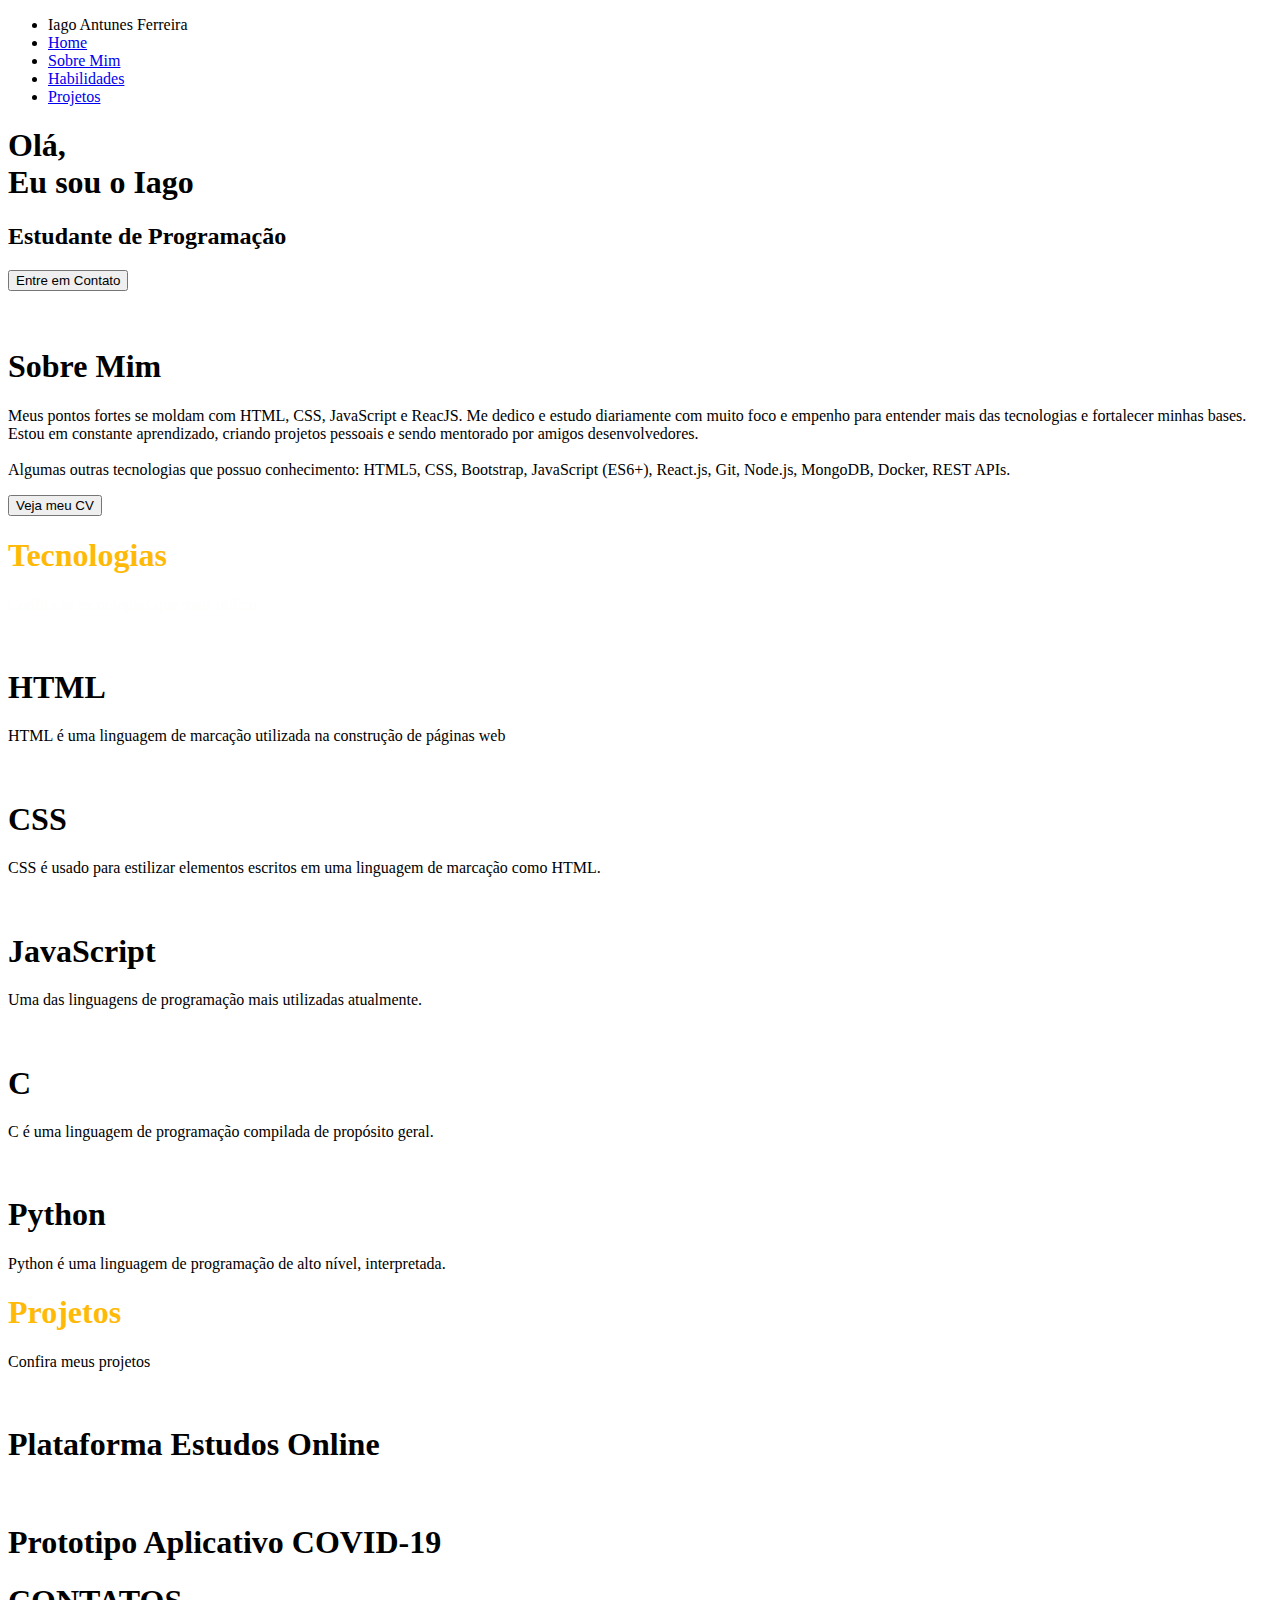
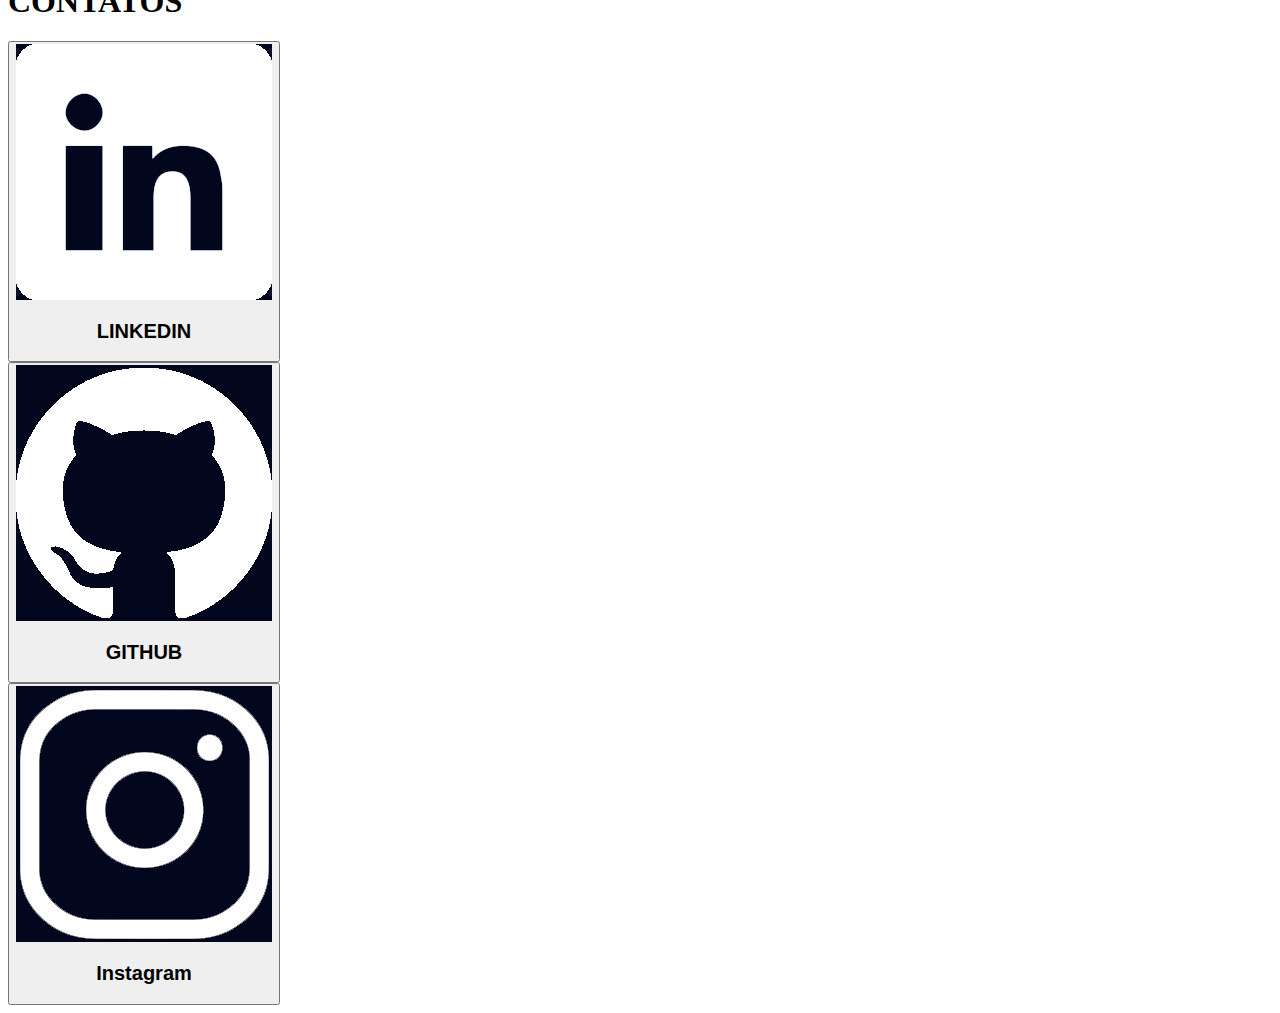
==== index.html @ da769df7 "Update index.html" ====
<!DOCTYPE html>
<html>
<head>
    <meta charset="UTF-8"/>
    <title>Portfolio</title>
    <link rel="stylesheet" href="estilo22.css"/>
    <link rel="stylesheet" href="http://IagoAntunes.github.io/css/estilo22.css"/>
</head>

<body>

<div class="site">
    <div id="titulos">
        <ul type="disc" start="1" id="opcoes">
            <li id="nome">Iago Antunes Ferreira</li>
            <li><a href="#apresentacao" >Home</a></li>
            <li><a href="#sobre">Sobre Mim</a></li>
            <li><a href="#tecnologias">Habilidades</a></li>
            <li><a href="#projetos">Projetos</a></li>
        </ul>
    </div>

    <div id="pagina">
        <div id="apresentacao">
            <h1>Olá,<br>Eu sou o Iago</h1>
            <h2>Estudante de Programação</h2>
            <a href="#contato"><button id="botao">Entre em Contato</button></a>
        </div>

        <div id="imagem2">
            <img src="comput3.jpg" alt="">
        </div>
    </div>

    <div class="sobre1">
        <div id="imagem1">
            <img src="comput4.jpg" alt="">
        </div>
        <div id="sobre">
            <h1>Sobre Mim</h1>
            <p>Meus pontos fortes se moldam com HTML, CSS, JavaScript e ReacJS. Me dedico e estudo diariamente com muito foco e empenho para entender mais das tecnologias e fortalecer minhas bases. Estou em constante aprendizado, criando projetos pessoais e sendo mentorado por amigos desenvolvedores.
            <br><br>
            Algumas outras tecnologias que possuo conhecimento: HTML5, CSS, Bootstrap, JavaScript (ES6+), React.js, Git, Node.js, MongoDB, Docker, REST APIs.</p>

            <button id="cv">Veja meu CV</button>
        </div>
    </div>

    <div id="tecnologias">
        <div id="tec-text">
            <h1 style="color: #ffba08;">Tecnologias</h1>
            <p style="color: #fdfffc;">Confira as tecnologias que mais utilizo</p>
        </div>

        <section id="habilidades">
            <div id="html">
                <img src="HTML.png" alt="">
                <h1>HTML</h1>
                <p>HTML é uma linguagem de marcação utilizada na construção de páginas web</p>
            </div>

            <div id="css">
                <img src="CSS.png" alt="">
                <h1>CSS</h1>
                <p>CSS é usado para estilizar elementos escritos em uma linguagem de marcação como HTML.</p>
            </div>

            <div id="JavaScript">
                <img src="Java-Script.png" alt="">
                <h1>JavaScript</h1>
                <p>Uma das linguagens de programação mais utilizadas atualmente.</p>
            </div>

            <div id="C">
                <img src="C.png" alt="">
                <h1>C</h1>
                <p>C é uma linguagem de programação compilada de propósito geral.</p>
            </div>

            <div id="python">
                <img src="python.png" alt="">
                <h1>Python</h1>
                <p>Python é uma linguagem de programação de alto nível, interpretada.</p>
            </div>

            <div id="php2">
                <h1></h1>
                <p></p>
            </div>

            <div id="php3">
                <h1></h1>
                <p></p>
            </div>

            <div id="php4">
                <h1></h1>
                <p></p>
            </div>


        </section>


    </div>

    <div id="projetos">
        <div id="projetos-textos">
            <h1 style="color: #ffba08;">Projetos</h1>
            <p>Confira meus projetos</p>
        </div>

        <section id="fotos">
            <div id="nlw">
                <img src="proffy.png" alt="">
                <h1>Plataforma Estudos Online</h1>
            </div>

            <div id="covid">
                <img src="covid.png" alt="">
                <h1>Prototipo Aplicativo COVID-19</h1>
            </div>

            <div id="pr1">
            </div>

            <div id="pr2">
            </div>

        </section>

    </div>


    <div id="contato">
        <div class="redes">
            <h1>CONTATOS</h1>
            <div id="botoes">
                <div id="linkedinD">
                    <a href="https://www.linkedin.com/in/iagoaferreira/"><button id="linkedin"><img src="linkedi.png" alt=""><h2>LINKEDIN</h2></button></a>
                </div>
                <div id="gitD">
                    <a href="https://github.com/IagoAntunes"><button id="github"><img src="github.png" alt=""><h2>GITHUB</h2></button></a>
                </div>
                <div id="insta">
                    <a href="https://www.linkedin.com/in/iagoaferreira/"><button id="instagram"><img src="insta.png" alt=""><h2>Instagram</h2></button></a>
                </div>
            </div>
        </div>
    </div>

</div>


</body>


</html>
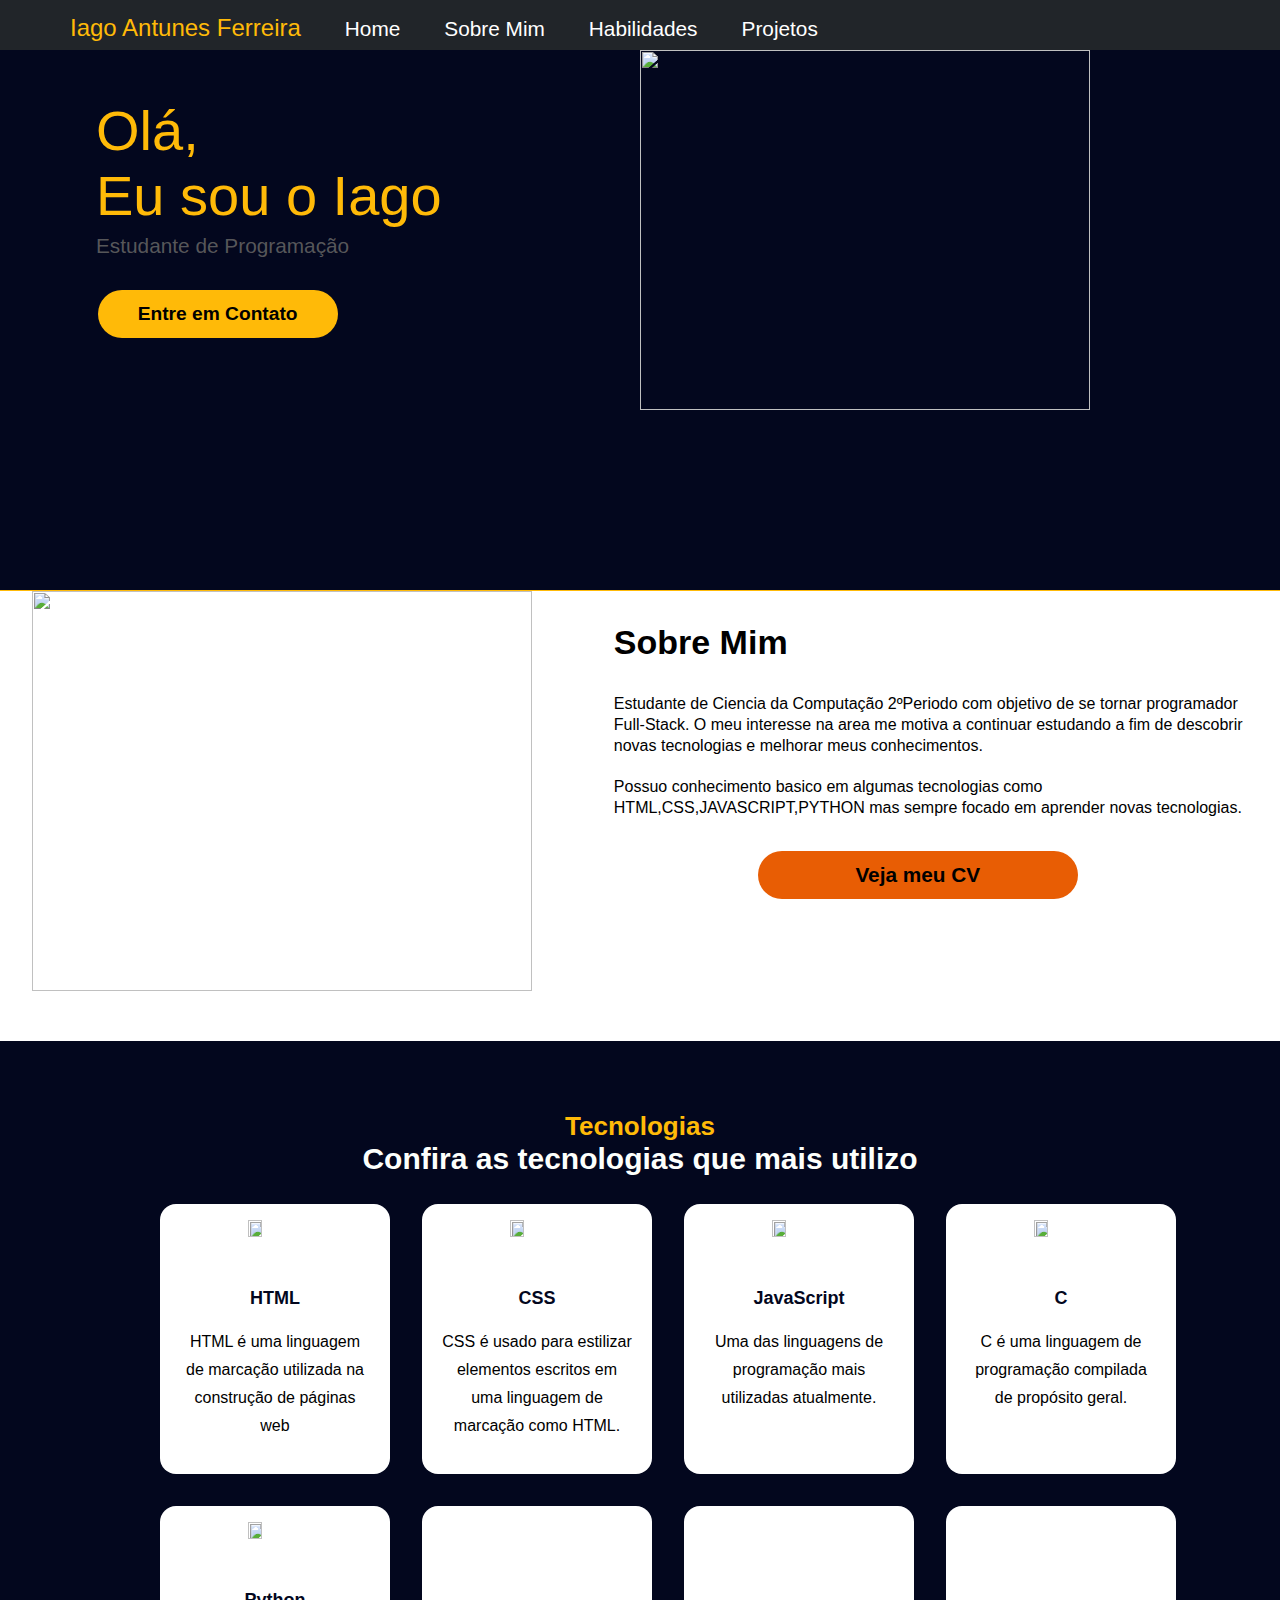
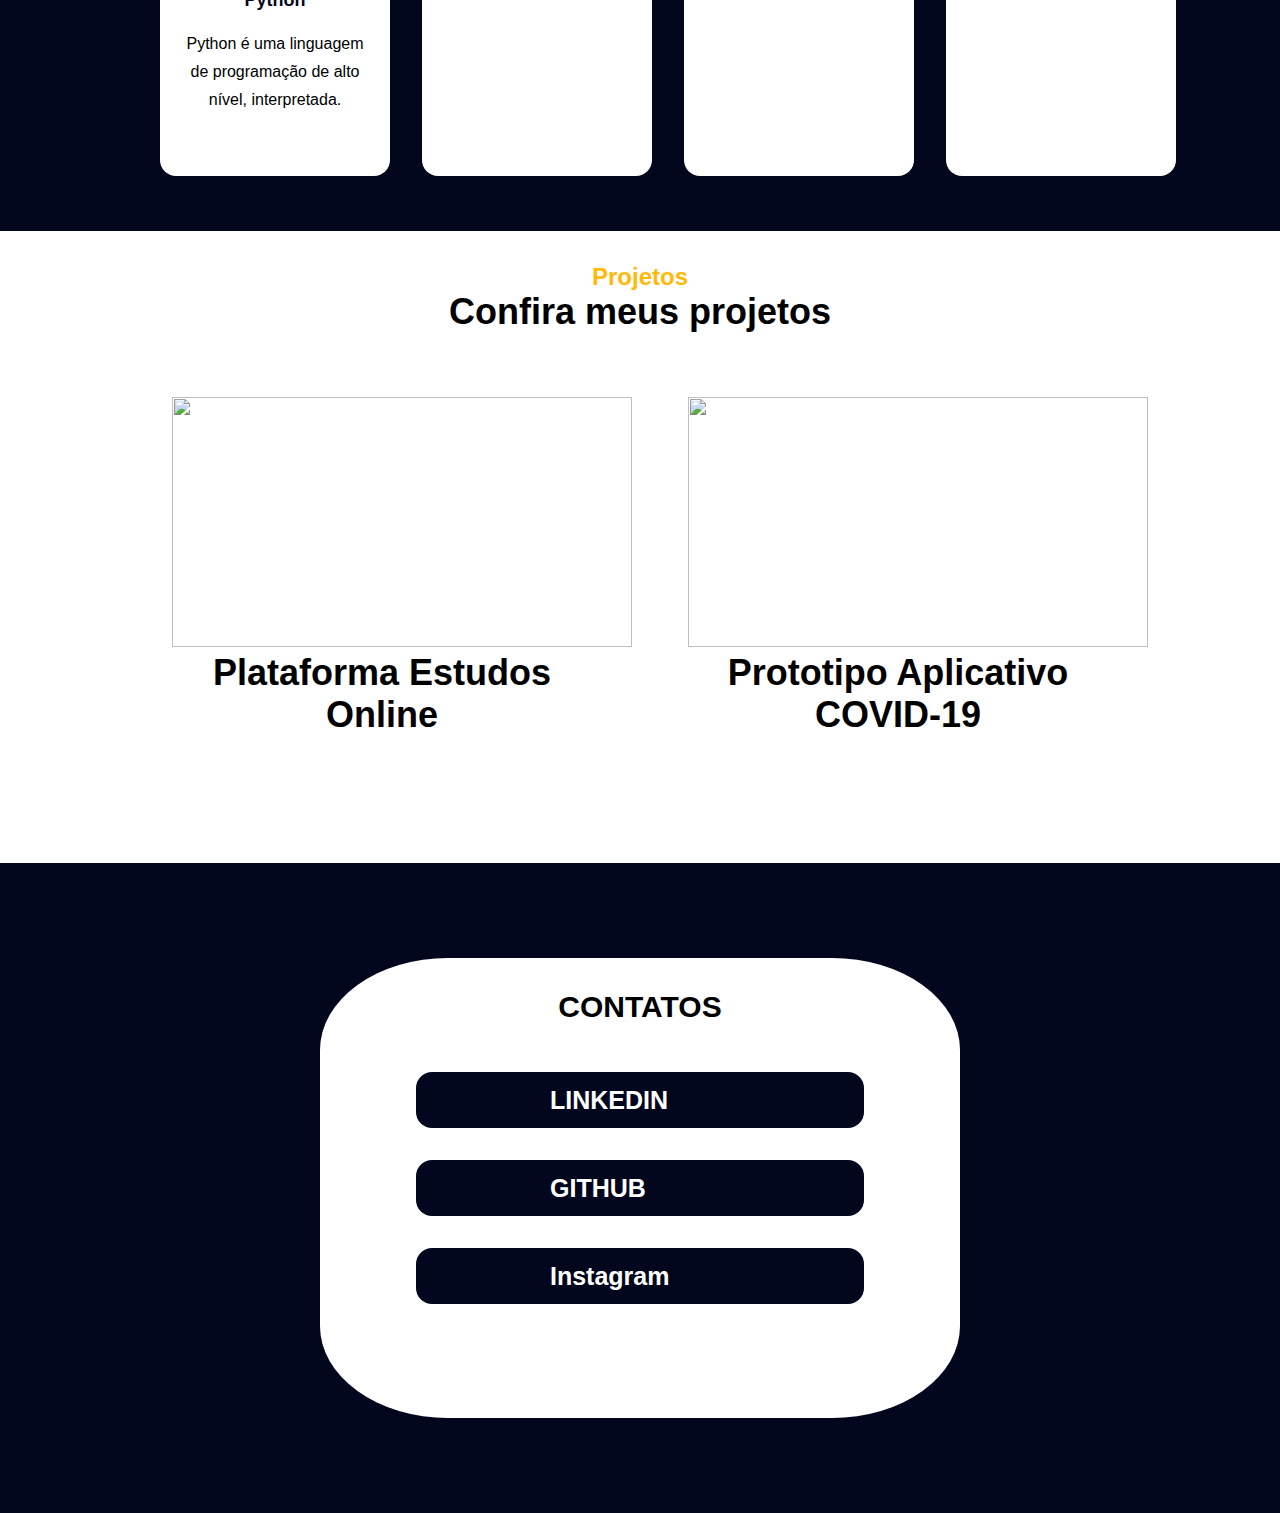
==== commit ab079695: "Update index.html" ====
--- a/index.html
+++ b/index.html
@@ -3,8 +3,7 @@
 <head>
     <meta charset="UTF-8"/>
     <title>Portfolio</title>
-    <link rel="stylesheet" href="estilo22.css"/>
-    <link rel="stylesheet" href="http://IagoAntunes.github.io/css/estilo22.css"/>
+    <link rel="stylesheet" href="estilo2.css"/>
 </head>
 
 <body>
@@ -28,19 +27,20 @@
         </div>
 
         <div id="imagem2">
-            <img src="comput3.jpg" alt="">
+            <img src="ph/comput3.jpg" alt="">
         </div>
     </div>
 
     <div class="sobre1">
         <div id="imagem1">
-            <img src="comput4.jpg" alt="">
+            <img src="ph/comput4.jpg" alt="">
         </div>
         <div id="sobre">
             <h1>Sobre Mim</h1>
-            <p>Meus pontos fortes se moldam com HTML, CSS, JavaScript e ReacJS. Me dedico e estudo diariamente com muito foco e empenho para entender mais das tecnologias e fortalecer minhas bases. Estou em constante aprendizado, criando projetos pessoais e sendo mentorado por amigos desenvolvedores.
+            <p>
+                Estudante de Ciencia da Computação 2ºPeriodo com objetivo de se tornar programador Full-Stack. O meu interesse na area me motiva a continuar estudando a fim de descobrir novas tecnologias e melhorar meus conhecimentos.
             <br><br>
-            Algumas outras tecnologias que possuo conhecimento: HTML5, CSS, Bootstrap, JavaScript (ES6+), React.js, Git, Node.js, MongoDB, Docker, REST APIs.</p>
+            Possuo conhecimento basico em algumas tecnologias como HTML,CSS,JAVASCRIPT,PYTHON mas sempre focado em aprender novas tecnologias.</p>
 
             <button id="cv">Veja meu CV</button>
         </div>
@@ -54,31 +54,31 @@
 
         <section id="habilidades">
             <div id="html">
-                <img src="HTML.png" alt="">
+                <img src="ph/HTML.png" alt="">
                 <h1>HTML</h1>
                 <p>HTML é uma linguagem de marcação utilizada na construção de páginas web</p>
             </div>
 
             <div id="css">
-                <img src="CSS.png" alt="">
+                <img src="ph/CSS.png" alt="">
                 <h1>CSS</h1>
                 <p>CSS é usado para estilizar elementos escritos em uma linguagem de marcação como HTML.</p>
             </div>
 
             <div id="JavaScript">
-                <img src="Java-Script.png" alt="">
+                <img src="ph/Java-Script.png" alt="">
                 <h1>JavaScript</h1>
                 <p>Uma das linguagens de programação mais utilizadas atualmente.</p>
             </div>
 
             <div id="C">
-                <img src="C.png" alt="">
+                <img src="ph/C.png" alt="">
                 <h1>C</h1>
                 <p>C é uma linguagem de programação compilada de propósito geral.</p>
             </div>
 
             <div id="python">
-                <img src="python.png" alt="">
+                <img src="ph/python.png" alt="">
                 <h1>Python</h1>
                 <p>Python é uma linguagem de programação de alto nível, interpretada.</p>
             </div>
@@ -112,12 +112,12 @@
 
         <section id="fotos">
             <div id="nlw">
-                <img src="proffy.png" alt="">
+                <img src="ph/proffy.png" alt="">
                 <h1>Plataforma Estudos Online</h1>
             </div>
 
             <div id="covid">
-                <img src="covid.png" alt="">
+                <img src="ph/covid.png" alt="">
                 <h1>Prototipo Aplicativo COVID-19</h1>
             </div>
 
@@ -137,13 +137,13 @@
             <h1>CONTATOS</h1>
             <div id="botoes">
                 <div id="linkedinD">
-                    <a href="https://www.linkedin.com/in/iagoaferreira/"><button id="linkedin"><img src="linkedi.png" alt=""><h2>LINKEDIN</h2></button></a>
+                    <a href="https://www.linkedin.com/in/iagoaferreira/"><button id="linkedin"><img src="ph/linkedi.png" alt=""><h2>LINKEDIN</h2></button></a>
                 </div>
                 <div id="gitD">
-                    <a href="https://github.com/IagoAntunes"><button id="github"><img src="github.png" alt=""><h2>GITHUB</h2></button></a>
+                    <a href="https://github.com/IagoAntunes"><button id="github"><img src="ph/github.png" alt=""><h2>GITHUB</h2></button></a>
                 </div>
                 <div id="insta">
-                    <a href="https://www.linkedin.com/in/iagoaferreira/"><button id="instagram"><img src="insta.png" alt=""><h2>Instagram</h2></button></a>
+                    <a href="https://www.instagram.com/iago_ferreira010/?hl=pt-br"><button id="instagram"><img src="ph/insta.png" alt=""><h2>Instagram</h2></button></a>
                 </div>
             </div>
         </div>
--- a/estilo2.css
+++ b/estilo2.css
@@ -0,0 +1,615 @@
+
+*{
+    margin: 0;
+}
+
+
+#titulos {
+    /*Novamente definimos a largura da div*/
+    width:100%;
+    /* altura da div */
+    height:50px;
+    /* Cor de fundo da div */
+    background-color:#212529;
+}
+
+#opcoes li{
+    display: inline-block;
+    justify-content: center;
+    text-align: center;
+
+    padding: 10px;
+    margin-left: 20px;
+    margin-top: 3.8px;
+    font-size: 1.3rem;
+    font-family: "Raleway",sans-serif;;
+
+    color: white;
+    cursor: pointer;
+}
+a{
+    text-decoration: none;
+    color: white
+}
+
+a:hover{
+    text-decoration: underline;
+    color: #f48c06;
+    transition: 1s;
+}
+
+#opcoes #nome{
+    font-size: 1.5rem;
+    color: #ffba08;
+}
+
+#pagina {
+    display: flex;
+    width: 100%;
+    max-width: 100vw;
+    height: 60vh;
+
+    background-color: #03071e;
+
+    border-bottom: 1px solid #ffba08;
+}
+
+#apresentacao{
+    width: 50%;
+    max-width: 100vw;
+    height: 60vh;
+
+    margin-top: 3rem;
+}
+
+#imagem2{
+    width: 50%;
+    height: 60vh;
+
+}
+
+#imagem2 img {
+    width: 450px;
+    height: 360px;
+}
+
+#pagina h1 {
+    margin-left: 6rem;
+    font: 400 3.5rem Raleway,sans-serif;
+
+    color: #ffba08;
+}
+
+#pagina h2{
+    margin-top: .4rem;
+    margin-left: 6rem;
+
+    font: 400 1.3rem Raleway,sans-serif;;
+
+    color: rgba(98, 98, 98, 0.897);
+}
+
+#botao {
+    justify-content: center;
+    margin-left: 6.1rem;
+    margin-top: 2rem;
+    border: 0;
+
+    font: 700 1.2rem "Raleway",sans-serif;
+    
+    width: 15rem;
+    height: 3rem;
+
+    cursor: pointer;
+    background: #ffba08;
+    border-radius: 10rem;
+}
+#botao:hover{
+    background: #fbcc54;
+    transition: 1s;
+    width: 20rem;
+    height: 4rem;
+}
+
+
+
+.sobre1{
+    display: flex;
+
+    border-radius: 5rem;
+
+}
+
+#sobre {
+
+    width: 60vw;
+    height: 450px;
+
+    border: 0;
+
+}
+
+#sobre h1{
+    text-align: start;
+    font: 700 34px "Raleway",sans-serif;
+
+    margin-left: 2rem;
+    margin-top: 2rem;
+}
+
+#sobre p{
+    text-align: start;
+    font: 300 1rem "Open Sans",sans-serif;
+
+    line-height: 1.3rem;
+    padding: 2rem;
+}
+
+
+#imagem1 {
+    width: 50vw;
+    height: 1px;
+}
+#imagem1 img{
+    margin-left: 2rem;
+    margin-bottom: 20rem;
+
+    width: 500px;
+    height: 400px; 
+}
+
+#cv {
+    margin-left: 11rem;
+    border: 0;
+
+    font: 700 1.3rem "Raleway",sans-serif;
+    
+
+    width: 20rem;
+    height: 3rem;
+
+    background: #e85d04;
+    border-radius: 3rem;
+
+    cursor: pointer;
+}
+
+#cv:hover{
+    background: #f87321;
+    transition: 1s;
+
+    width: 23rem;
+    height: 4rem;
+}
+
+#tecnologias {
+    height: 650px;
+    padding: 70px;
+    background: #03071e;
+}
+
+#tecnologias #tec-text{
+    font: 100 13px Raleway,sans-serif;
+
+    text-align: center;
+}
+#tecnologias p{
+    font: 600 30px Raleway,sans-serif;
+
+}
+
+#habilidades{
+    display: flex;
+    justify-content: center;
+
+    width: 100%;
+    height: 460px;;
+    border-radius: 1rem;
+    margin: 28px;
+    
+    flex-wrap: wrap;
+    
+}
+#habilidades img{
+    width: 25%;
+    height: 25%;
+
+    display: inline-flex;
+
+    margin-left: 5.5rem;
+    margin-top: 1rem;
+}
+
+
+
+#habilidades h1{
+    font: 900 18px "Raleway",sans-serif;
+    text-align: center;
+
+    color: #03071e;
+
+}
+#habilidades p {
+    font: 100 1rem "Open Sans",sans-serif;
+
+    text-align: center;
+
+    line-height: 28px;
+    padding: 1.2rem;
+
+}
+
+#html {
+
+    width: 230px;
+    height: 270px;
+    border-radius: 1rem;
+    margin: 0 1rem 2rem 1rem;
+    background-color: rgb(255, 255, 255);
+}
+#html:hover{
+    width: 250px;
+    height: 290px;
+
+    transition: 1s;
+
+}
+
+#css{
+    width: 230px;
+    height: 270px;
+    border-radius: 1rem;
+    margin: 0 1rem 2rem 1rem;
+
+    background-color: rgb(255, 255, 255);
+}
+#css:hover{
+    width: 250px;
+    height: 290px;
+
+    transition: 1s;
+}
+
+#JavaScript{
+    width: 230px;
+    height: 270px;
+    border-radius: 1rem;
+    margin: 0 1rem 2rem 1rem;
+
+    background-color: rgb(255, 255, 255);
+}
+#JavaScript:hover{
+    width: 250px;
+    height: 290px;
+
+    transition: 1s;
+}
+
+#C{
+    width: 230px;
+    height: 270px;
+    border-radius: 1rem;
+    margin: 0 1rem 2rem 1rem;
+
+    background-color: rgb(255, 255, 255);
+}
+#C:hover{
+    width: 250px;
+    height: 290px;
+
+    transition: 1s;
+}
+
+#python{
+    width: 230px;
+    height: 270px;
+    border-radius: 1rem;
+    margin: 0 1rem 2rem 1rem;
+
+    background-color: rgb(255, 255, 255);
+}
+#python:hover{
+    width: 250px;
+    height: 290px;
+
+    transition: 1s;
+}
+
+#php2{
+    width: 230px;
+    height: 270px;
+    border-radius: 1rem;
+    margin: 0 1rem 2rem 1rem;
+
+    background-color: rgb(255, 255, 255);
+}
+
+#php3{
+    width: 230px;
+    height: 270px;
+    border-radius: 1rem;
+    margin: 0 1rem 2rem 1rem;
+
+    background-color: rgb(255, 255, 255);
+}
+
+#php4{
+    width: 230px;
+    height: 270px;
+    border-radius: 1rem;
+    margin: 0 1rem 2rem 1rem;
+
+    background-color: rgb(255, 255, 255);
+}
+
+#colun1{
+    display: flex;
+}
+
+/* CONTATOS */
+
+#projetos{
+    height: 600px;
+}
+
+#projetos-textos {
+    text-align: center;
+
+    margin-top: 2rem;
+}
+
+#projetos-textos h1{
+    font: 600 24px Raleway,sans-serif;
+}
+#projetos-textos p{
+    font: 600 36px "Open Sans",sans-serif;
+}
+
+#fotos{
+    display: flex;
+    justify-content: center;
+    margin-top: 2rem;
+
+
+    width: 100%;
+    height: 460px;;
+    border-radius: 1rem;
+    
+    flex-wrap: wrap;
+
+    text-align: center;
+    font: 900 18px "Raleway",sans-serif;
+}
+
+#nlw{
+    width: 420px;
+    height: 270px;
+    border-radius: 1rem;
+    margin: 2rem 3rem 2rem 3rem;
+
+
+}
+#nlw img{
+    width: 460px;
+    height: 250px;
+    justify-content: center;
+
+}
+#nlw img:hover {
+    width: 500px;
+    height: 300px;
+    transition: 1s;
+
+    margin-top: 0.5rem;
+}
+
+#covid{
+    width: 420px;
+    height: 270px;
+    border-radius: 1rem;
+    margin: 2rem 3rem 2rem 3rem;
+}
+#covid img {
+    width: 460px;
+    height: 250px;
+    justify-content: center;
+}
+#covid img:hover {
+    width: 500px;
+    height: 300px;
+    transition: 1s;
+
+    margin-top: 0.5rem;
+}
+
+#pr1{
+    width: 420px;
+    height: 270px;
+    border-radius: 1rem;
+    margin: 3rem 3rem 2rem 3rem;
+}
+#pr1 img {
+    width: 460px;
+    height: 250px;
+    justify-content: center;
+}
+#pr1 img:hover {
+    width: 500px;
+    height: 300px;
+    transition: 1s;
+
+    margin-top: 0.5rem;
+}
+
+#pr2{
+    width: 420px;
+    height: 270px;
+    border-radius: 1rem;
+    margin: 3rem 3rem 2rem 3rem;
+}
+#pr2 img {
+    width: 460px;
+    height: 250px;
+    justify-content: center;
+}
+#pr2 img:hover {
+    width: 500px;
+    height: 300px;
+    transition: 1s;
+
+    margin-top: 0.5rem;
+}
+
+#contato{
+    display:flex;
+    justify-content:center;
+    align-items:center;
+
+    width: 100%;
+    height: 650px;
+    
+    background: #03071e;
+}
+
+.redes{
+    width: 50%;
+    height: 460px;
+    border-radius: 20%;
+
+    background-color: white;
+}
+.redes h1{
+    font: 900 30px "Raleway",sans-serif;
+
+    margin-top: 2rem;
+    text-align: center;
+
+}
+#botoes{
+    margin-top: 3rem;
+}
+#linkedinD{
+    display: flex;
+    justify-content: center;
+
+    margin: 2rem;
+    border: 0;
+}
+#linkedin{
+    display: flex;
+    justify-content: start;
+    text-align: center;
+
+    background: #03071e;
+
+    width: 448px;
+    height: 3.5rem;
+    border: 0;
+    border-radius: 1rem;
+}
+#linkedinD img{
+    display: flex;
+
+    margin-left: 3rem;
+    margin-top: 0.4rem;
+    widows: 40px;
+    height: 40px;
+}
+#linkedin h2{
+    justify-content: center;
+    text-align: center;
+
+    margin-top: 0.8rem;
+    margin-left: 5rem;
+    font: 600 25px "Raleway",sans-serif;
+
+    color: white;
+
+}
+#gitD{
+    display: flex;
+    justify-content: center;
+
+    margin: 2rem;
+    border: 0;
+}
+#github{
+    display: flex;
+    justify-content: start;
+    text-align: center;
+
+    background: #03071e;
+
+    width: 448px;
+    height: 3.5rem;
+    border: 0;
+    border-radius: 1rem;
+}
+#gitD img{
+    display: flex;
+
+    margin-left: 3rem;
+    margin-top: 0.4rem;
+    widows: 40px;
+    height: 40px;
+}
+#github h2{
+    justify-content: center;
+    text-align: center;
+
+    margin-top: 0.8rem;
+    margin-left: 5rem;
+    font: 600 25px "Raleway",sans-serif;
+
+    color: white;
+
+}
+#insta{
+    display: flex;
+    justify-content: center;
+
+    margin: 2rem;
+    border: 0;
+}
+#instagram{
+    display: flex;
+    justify-content: start;
+    text-align: center;
+
+    background: #03071e;
+
+    width: 448px;
+    height: 3.5rem;
+    border: 0;
+    border-radius: 1rem;
+}
+#insta img{
+    display: flex;
+
+    margin-left: 3rem;
+    margin-top: 0.4rem;
+    widows: 40px;
+    height: 40px;
+}
+#instagram h2{
+    justify-content: center;
+    text-align: center;
+
+    margin-top: 0.8rem;
+    margin-left: 5rem;
+    font: 600 25px "Raleway",sans-serif;
+
+    color: white;
+
+}
+#linkedin:hover,#github:hover,#instagram:hover{
+    width: 450px;
+    height: 3.6rem;
+
+    background: #040a31;
+}
+
+button {
+    width: 80%;
+    height: 3.5rem;
+}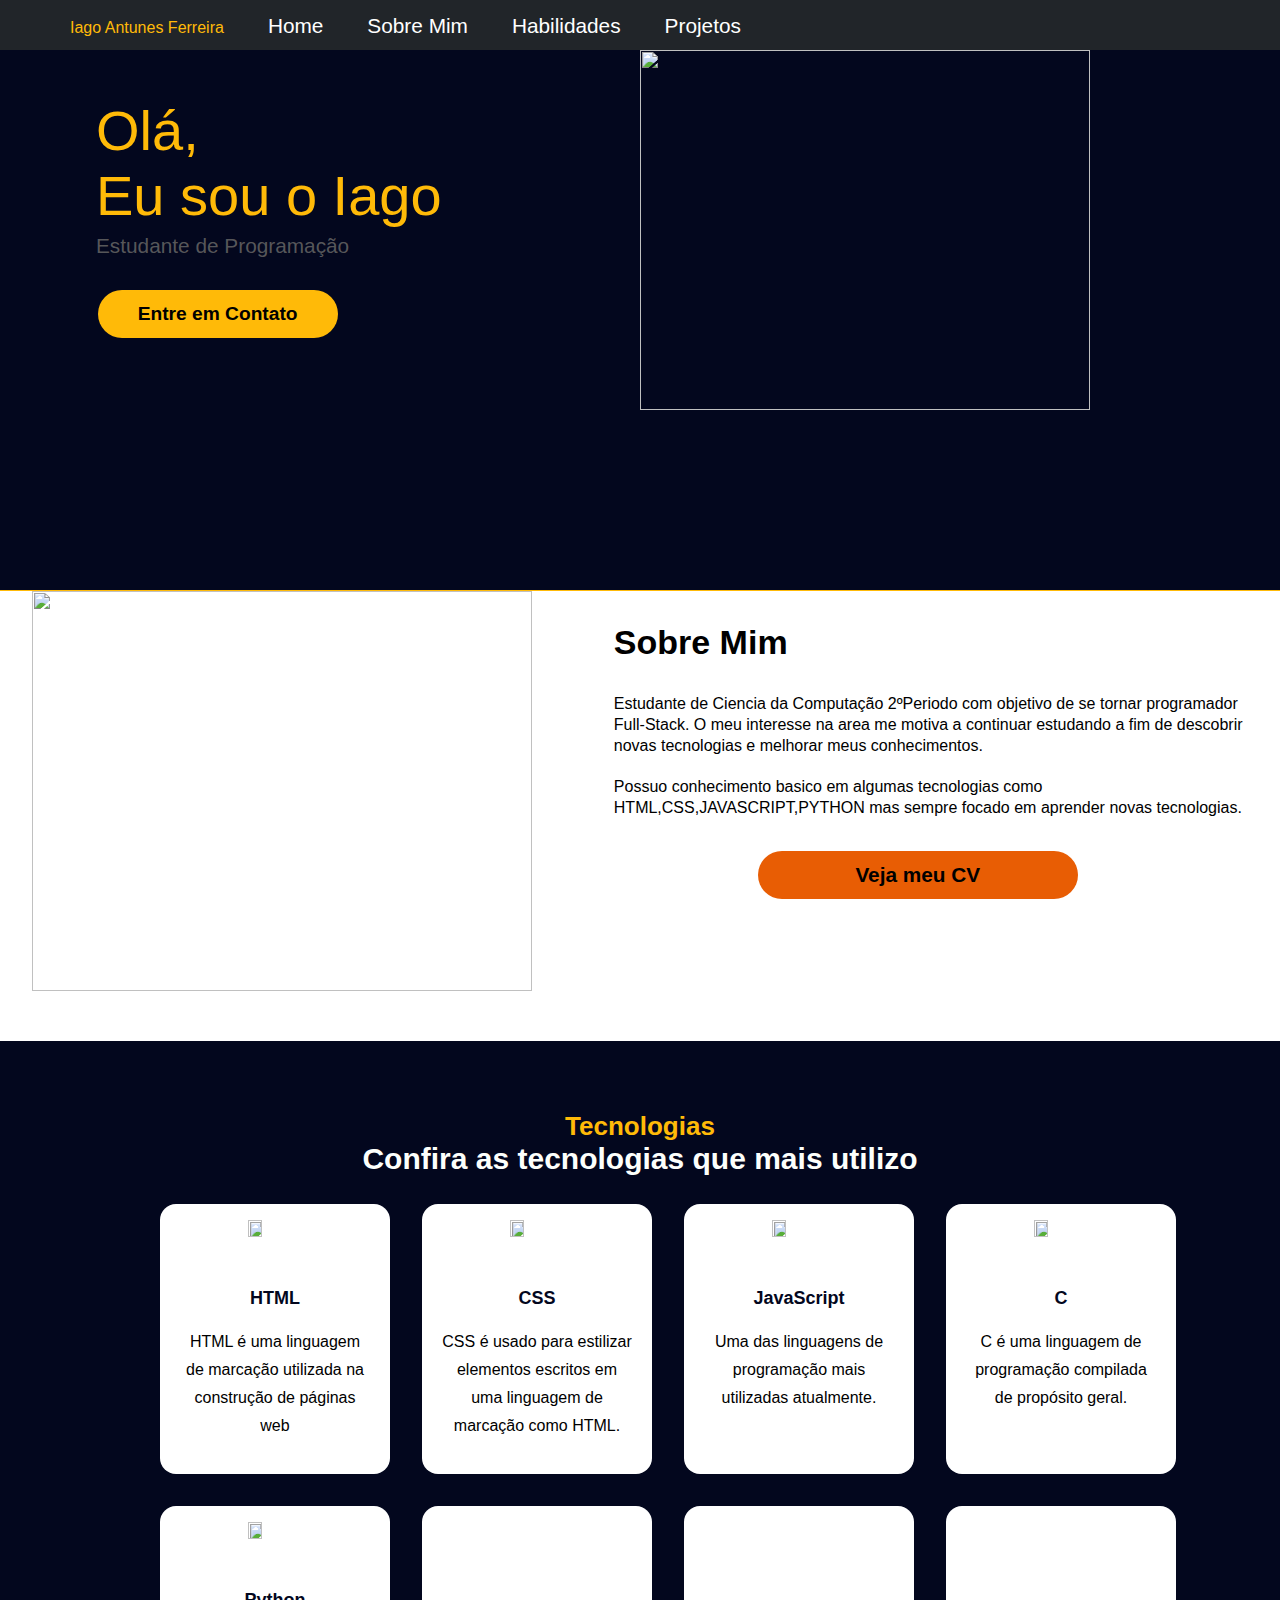
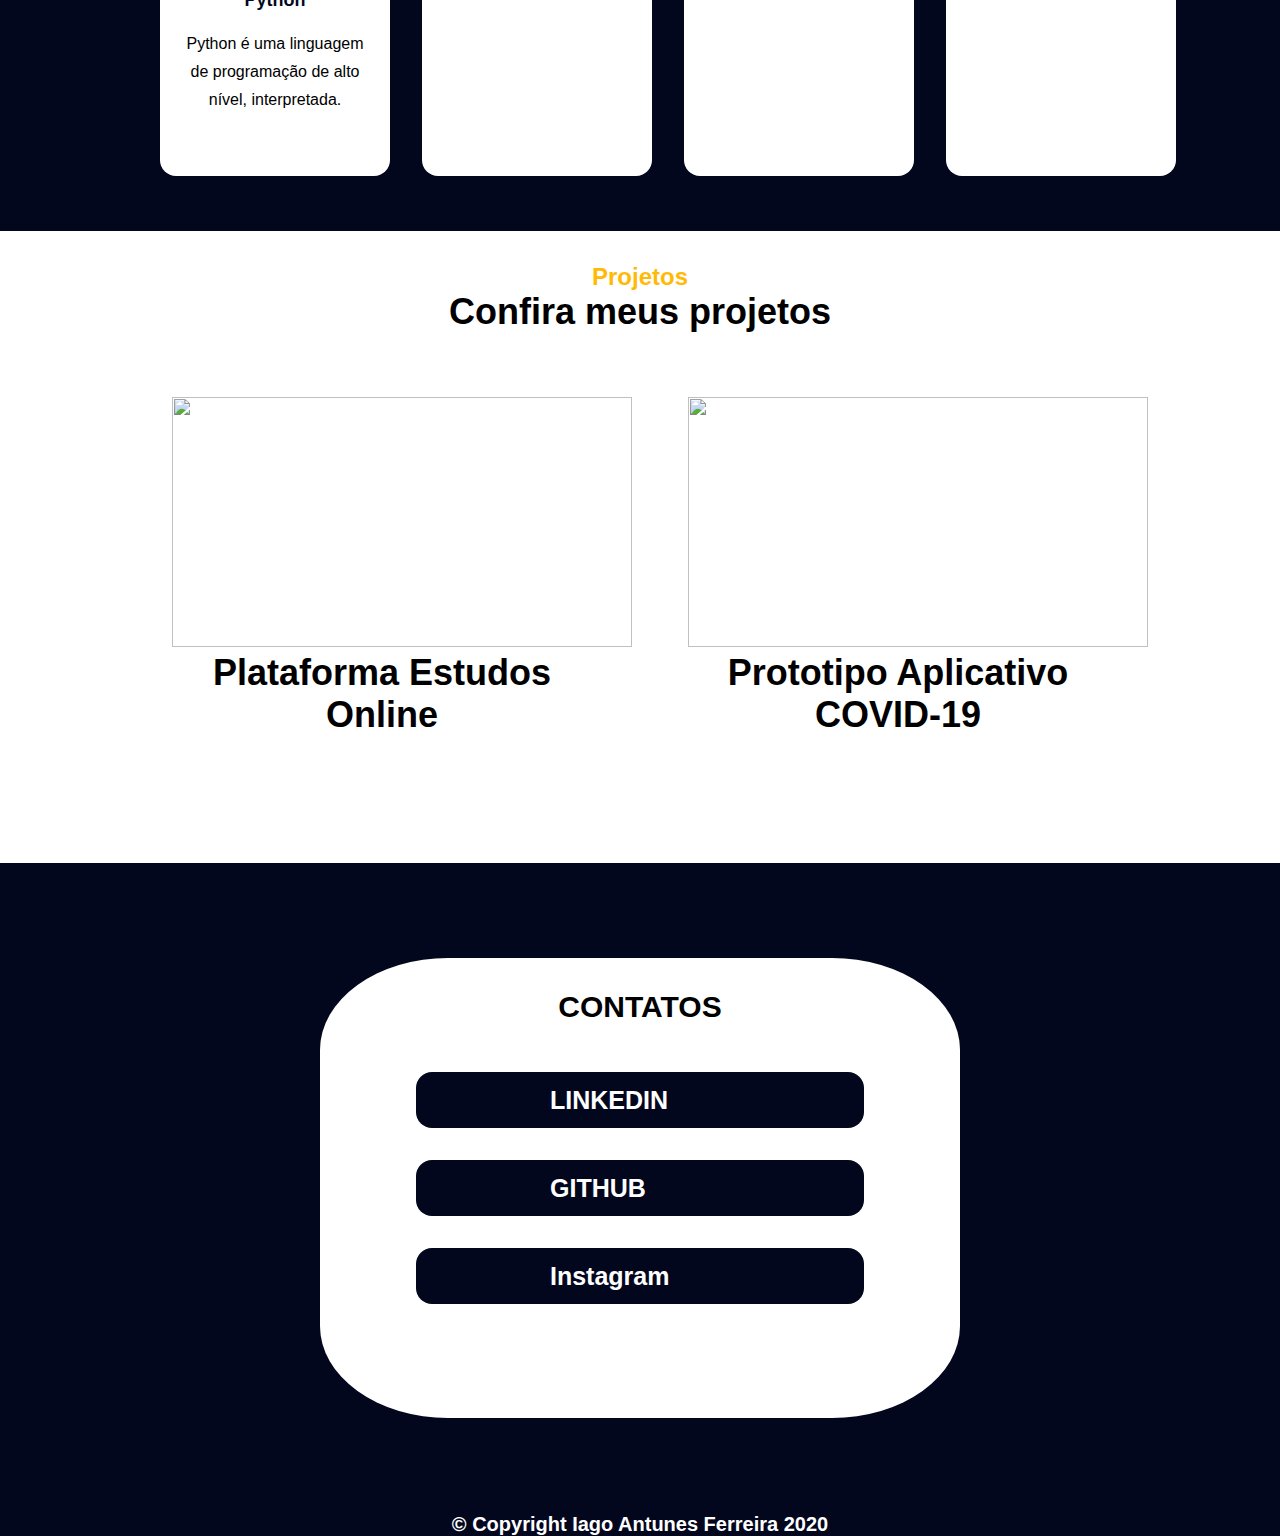
==== commit 25bb2964: "Iago Antunes Ferreira" ====
--- a/index.html
+++ b/index.html
@@ -3,7 +3,7 @@
 <head>
     <meta charset="UTF-8"/>
     <title>Portfolio</title>
-    <link rel="stylesheet" href="estilo2.css"/>
+    <link rel="stylesheet" href="olits2.css"/>
 </head>
 
 <body>
@@ -148,11 +148,10 @@
             </div>
         </div>
     </div>
-
+    <h1 id="copy">© Copyright Iago Antunes Ferreira 2020</h1>
 </div>
-
 
 </body>
 
 
-</html>
+</html>--- a/olits2.css
+++ b/olits2.css
@@ -0,0 +1,1262 @@
+*{
+    margin: 0;
+}
+
+#titulos {
+
+    width:100%;
+
+    height:50px;
+
+    background-color:#212529;
+}
+
+#opcoes li{
+    display: inline-block;
+    justify-content: center;
+    text-align: center;
+
+    padding: 10px;
+    margin-left: 20px;
+    margin-top: 3.8px;
+    font-size: 1.3rem;
+    font-family: "Raleway",sans-serif;;
+
+    color: white;
+    cursor: pointer;
+}
+a{
+    text-decoration: none;
+    color: white
+}
+
+a:hover{
+    text-decoration: underline;
+    color: #f48c06;
+    transition: 1s;
+}
+
+#opcoes #nome{
+    font-size: 1rem;
+    color: #ffba08;
+}
+
+#pagina {
+    display: flex;
+    width: 100%;
+    max-width: 100vw;
+    height: auto;
+
+    background-color: #03071e;
+
+    border-bottom: 1px solid #ffba08;
+}
+
+#apresentacao{
+    width: 50%;
+    max-width: 100vw;
+    height: 60vh;
+
+    margin-top: 3rem;
+}
+
+#imagem2{
+    width: 50%;
+    height: 60vh;
+
+}
+
+#imagem2 img {
+    width: 400px;
+    height: 300px;
+}
+
+#pagina h1 {
+    margin-left: 6rem;
+    font: 400 3.5rem Raleway,sans-serif;
+
+    color: #ffba08;
+}
+
+#pagina h2{
+    margin-top: .4rem;
+    margin-left: 6rem;
+
+    font: 400 1.3rem Raleway,sans-serif;;
+
+    color: rgba(98, 98, 98, 0.897);
+}
+
+#botao {
+    justify-content: center;
+    margin-left: 6.1rem;
+    margin-top: 2rem;
+    border: 0;
+
+    font: 700 1.2rem "Raleway",sans-serif;
+    
+    width: 15rem;
+    height: 3rem;
+
+    cursor: pointer;
+    background: #ffba08;
+    border-radius: 10rem;
+}
+#botao:hover{
+    background: #fbcc54;
+    transition: 1s;
+    width: 20rem;
+    height: 4rem;
+}
+
+
+
+.sobre1{
+    display: flex;
+
+    border-radius: 5rem;
+
+}
+
+#sobre {
+
+    width: 60vw;
+    height: 450px;
+
+    border: 0;
+
+}
+
+#sobre h1{
+    text-align: start;
+    font: 700 34px "Raleway",sans-serif;
+
+    margin-left: 2rem;
+    margin-top: 2rem;
+}
+
+#sobre p{
+    text-align: start;
+    font: 300 1rem "Open Sans",sans-serif;
+
+    line-height: 1.3rem;
+    padding: 2rem;
+}
+
+
+#imagem1 {
+    width: 50vw;
+    height: 1px;
+}
+#imagem1 img{
+    margin-left: 2rem;
+    margin-bottom: 20rem;
+
+    width: 500px;
+    height: 400px; 
+}
+
+#cv {
+    margin-left: 11rem;
+    border: 0;
+
+    font: 700 1.3rem "Raleway",sans-serif;
+    
+
+    width: 20rem;
+    height: 3rem;
+
+    background: #e85d04;
+    border-radius: 3rem;
+
+    cursor: pointer;
+}
+
+#cv:hover{
+    background: #f87321;
+    transition: 1s;
+
+    width: 23rem;
+    height: 4rem;
+}
+
+#tecnologias {
+    height: 650px;
+    padding: 70px;
+    background: #03071e;
+}
+
+#tecnologias #tec-text{
+    font: 100 13px Raleway,sans-serif;
+
+    text-align: center;
+}
+#tecnologias p{
+    font: 600 30px Raleway,sans-serif;
+
+}
+
+#habilidades{
+    display: flex;
+    justify-content: center;
+
+    width: 100%;
+    height: 460px;;
+    border-radius: 1rem;
+    margin: 28px;
+    
+    flex-wrap: wrap;
+    
+}
+#habilidades img{
+    width: 25%;
+    height: 25%;
+
+    display: inline-flex;
+
+    margin-left: 5.5rem;
+    margin-top: 1rem;
+}
+
+
+
+#habilidades h1{
+    font: 900 18px "Raleway",sans-serif;
+    text-align: center;
+
+    color: #03071e;
+
+}
+#habilidades p {
+    font: 100 1rem "Open Sans",sans-serif;
+
+    text-align: center;
+
+    line-height: 28px;
+    padding: 1.2rem;
+
+}
+
+#html {
+
+    width: 230px;
+    height: 270px;
+    border-radius: 1rem;
+    margin: 0 1rem 2rem 1rem;
+    background-color: rgb(255, 255, 255);
+}
+#html:hover{
+    width: 250px;
+    height: 290px;
+
+    transition: 1s;
+
+}
+
+#css{
+    width: 230px;
+    height: 270px;
+    border-radius: 1rem;
+    margin: 0 1rem 2rem 1rem;
+
+    background-color: rgb(255, 255, 255);
+}
+#css:hover{
+    width: 250px;
+    height: 290px;
+
+    transition: 1s;
+}
+
+#JavaScript{
+    width: 230px;
+    height: 270px;
+    border-radius: 1rem;
+    margin: 0 1rem 2rem 1rem;
+
+    background-color: rgb(255, 255, 255);
+}
+#JavaScript:hover{
+    width: 250px;
+    height: 290px;
+
+    transition: 1s;
+}
+
+#C{
+    width: 230px;
+    height: 270px;
+    border-radius: 1rem;
+    margin: 0 1rem 2rem 1rem;
+
+    background-color: rgb(255, 255, 255);
+}
+#C:hover{
+    width: 250px;
+    height: 290px;
+
+    transition: 1s;
+}
+
+#python{
+    width: 230px;
+    height: 270px;
+    border-radius: 1rem;
+    margin: 0 1rem 2rem 1rem;
+
+    background-color: rgb(255, 255, 255);
+}
+#python:hover{
+    width: 250px;
+    height: 290px;
+
+    transition: 1s;
+}
+
+#php2{
+    width: 230px;
+    height: 270px;
+    border-radius: 1rem;
+    margin: 0 1rem 2rem 1rem;
+
+    background-color: rgb(255, 255, 255);
+}
+
+#php3{
+    width: 230px;
+    height: 270px;
+    border-radius: 1rem;
+    margin: 0 1rem 2rem 1rem;
+
+    background-color: rgb(255, 255, 255);
+}
+
+#php4{
+    width: 230px;
+    height: 270px;
+    border-radius: 1rem;
+    margin: 0 1rem 2rem 1rem;
+
+    background-color: rgb(255, 255, 255);
+}
+
+#colun1{
+    display: flex;
+}
+
+/* CONTATOS */
+
+#projetos{
+    height: 600px;
+}
+
+#projetos-textos {
+    text-align: center;
+
+    margin-top: 2rem;
+}
+
+#projetos-textos h1{
+    font: 600 24px Raleway,sans-serif;
+}
+#projetos-textos p{
+    font: 600 36px "Open Sans",sans-serif;
+}
+
+#fotos{
+    display: flex;
+    justify-content: center;
+    margin-top: 2rem;
+
+
+    width: 100%;
+    height: 460px;;
+    border-radius: 1rem;
+    
+    flex-wrap: wrap;
+
+    text-align: center;
+    font: 900 18px "Raleway",sans-serif;
+}
+
+#nlw{
+    width: 420px;
+    height: 270px;
+    border-radius: 1rem;
+    margin: 2rem 3rem 2rem 3rem;
+
+
+}
+#nlw img{
+    width: 460px;
+    height: 250px;
+    justify-content: center;
+
+}
+#nlw img:hover {
+    width: 500px;
+    height: 300px;
+    transition: 1s;
+
+    margin-top: 0.5rem;
+}
+
+#covid{
+    width: 420px;
+    height: 270px;
+    border-radius: 1rem;
+    margin: 2rem 3rem 2rem 3rem;
+}
+#covid img {
+    width: 460px;
+    height: 250px;
+    justify-content: center;
+}
+#covid img:hover {
+    width: 500px;
+    height: 300px;
+    transition: 1s;
+
+    margin-top: 0.5rem;
+}
+
+#pr1{
+    width: 420px;
+    height: 270px;
+    border-radius: 1rem;
+    margin: 3rem 3rem 2rem 3rem;
+}
+#pr1 img {
+    width: 460px;
+    height: 250px;
+    justify-content: center;
+}
+#pr1 img:hover {
+    width: 500px;
+    height: 300px;
+    transition: 1s;
+
+    margin-top: 0.5rem;
+}
+
+#pr2{
+    width: 420px;
+    height: 270px;
+    border-radius: 1rem;
+    margin: 3rem 3rem 2rem 3rem;
+}
+#pr2 img {
+    width: 460px;
+    height: 250px;
+    justify-content: center;
+}
+#pr2 img:hover {
+    width: 500px;
+    height: 300px;
+    transition: 1s;
+
+    margin-top: 0.5rem;
+}
+
+#contato{
+    display:flex;
+    justify-content:center;
+    align-items:center;
+
+    width: 100%;
+    height: 650px;
+    
+    background: #03071e;
+}
+
+.redes{
+    width: 50%;
+    height: 460px;
+    border-radius: 20%;
+
+    background-color: white;
+}
+.redes h1{
+    font: 900 30px "Raleway",sans-serif;
+
+    margin-top: 2rem;
+    text-align: center;
+
+}
+#botoes{
+    margin-top: 3rem;
+}
+#linkedinD{
+    display: flex;
+    justify-content: center;
+
+    margin: 2rem;
+    border: 0;
+}
+#linkedin{
+    display: flex;
+    justify-content: start;
+    text-align: center;
+
+    background: #03071e;
+
+    width: 448px;
+    height: 3.5rem;
+    border: 0;
+    border-radius: 1rem;
+
+    cursor: pointer;
+}
+#linkedinD img{
+    display: flex;
+
+    margin-left: 3rem;
+    margin-top: 0.4rem;
+    widows: 40px;
+    height: 40px;
+}
+#linkedin h2{
+    justify-content: center;
+    text-align: center;
+
+    margin-top: 0.8rem;
+    margin-left: 5rem;
+    font: 600 25px "Raleway",sans-serif;
+
+    color: white;
+
+}
+#gitD{
+    display: flex;
+    justify-content: center;
+
+    margin: 2rem;
+    border: 0;
+}
+#github{
+    display: flex;
+    justify-content: start;
+    text-align: center;
+
+    background: #03071e;
+
+    width: 448px;
+    height: 3.5rem;
+    border: 0;
+    border-radius: 1rem;
+
+    cursor: pointer;
+}
+#gitD img{
+    display: flex;
+
+    margin-left: 3rem;
+    margin-top: 0.4rem;
+    widows: 40px;
+    height: 40px;
+}
+#github h2{
+    justify-content: center;
+    text-align: center;
+
+    margin-top: 0.8rem;
+    margin-left: 5rem;
+    font: 600 25px "Raleway",sans-serif;
+
+    color: white;
+
+}
+#insta{
+    display: flex;
+    justify-content: center;
+
+    margin: 2rem;
+    border: 0;
+
+}
+#instagram{
+    display: flex;
+    justify-content: start;
+    text-align: center;
+
+    background: #03071e;
+
+    width: 448px;
+    height: 3.5rem;
+    border: 0;
+    border-radius: 1rem;
+
+    cursor: pointer;
+}
+#insta img{
+    display: flex;
+
+    margin-left: 3rem;
+    margin-top: 0.4rem;
+    widows: 40px;
+    height: 40px;
+}
+#instagram h2{
+    justify-content: center;
+    text-align: center;
+
+    margin-top: 0.8rem;
+    margin-left: 5rem;
+    font: 600 25px "Raleway",sans-serif;
+
+    color: white;
+
+}
+#linkedin:hover,#github:hover,#instagram:hover{
+    width: 450px;
+    height: 3.6rem;
+
+    background: #040a31;
+}
+
+button {
+    width: 80%;
+    height: 3.5rem;
+}
+
+#copy {
+    text-align: center;
+    font: 600 20px "Raleway",sans-serif;
+
+    color: white;
+    background: #03071e;
+
+}
+
+@media (min-width:700px){
+    /* COMPUTADOR */
+    *{
+        margin: 0;
+    }
+    
+    #titulos {
+    
+        width:100%;
+    
+        height:50px;
+    
+        background-color:#212529;
+    }
+    
+    #opcoes li{
+        display: inline-block;
+        justify-content: center;
+        text-align: center;
+    
+        padding: 10px;
+        margin-left: 20px;
+        margin-top: 3.8px;
+        font-size: 1.3rem;
+        font-family: "Raleway",sans-serif;;
+    
+        color: white;
+        cursor: pointer;
+    }
+    a{
+        text-decoration: none;
+        color: white
+    }
+    
+    a:hover{
+        text-decoration: underline;
+        color: #f48c06;
+        transition: 1s;
+    }
+    
+    #opcoes #nome{
+        font-size: 1rem;
+        color: #ffba08;
+    }
+    
+    #pagina {
+        display: flex;
+        width: 100%;
+        max-width: 100vw;
+        height: 60vh;
+    
+        background-color: #03071e;
+    
+        border-bottom: 1px solid #ffba08;
+    }
+    
+    #apresentacao{
+        width: 50%;
+        max-width: 100vw;
+        height: 60vh;
+    
+        margin-top: 3rem;
+    }
+    
+    #imagem2{
+        width: 50%;
+        height: 60vh;
+    
+    }
+    
+    #imagem2 img {
+        width: 450px;
+        height: 360px;
+    }
+    
+    #pagina h1 {
+        margin-left: 6rem;
+        font: 400 3.5rem Raleway,sans-serif;
+    
+        color: #ffba08;
+    }
+    
+    #pagina h2{
+        margin-top: .4rem;
+        margin-left: 6rem;
+    
+        font: 400 1.3rem Raleway,sans-serif;;
+    
+        color: rgba(98, 98, 98, 0.897);
+    }
+    
+    #botao {
+        justify-content: center;
+        margin-left: 6.1rem;
+        margin-top: 2rem;
+        border: 0;
+    
+        font: 700 1.2rem "Raleway",sans-serif;
+        
+        width: 15rem;
+        height: 3rem;
+    
+        cursor: pointer;
+        background: #ffba08;
+        border-radius: 10rem;
+    }
+    #botao:hover{
+        background: #fbcc54;
+        transition: 1s;
+        width: 20rem;
+        height: 4rem;
+    }
+    
+    
+    
+    .sobre1{
+        display: flex;
+    
+        border-radius: 5rem;
+    
+    }
+    
+    #sobre {
+    
+        width: 60vw;
+        height: 450px;
+    
+        border: 0;
+    
+    }
+    
+    #sobre h1{
+        text-align: start;
+        font: 700 34px "Raleway",sans-serif;
+    
+        margin-left: 2rem;
+        margin-top: 2rem;
+    }
+    
+    #sobre p{
+        text-align: start;
+        font: 300 1rem "Open Sans",sans-serif;
+    
+        line-height: 1.3rem;
+        padding: 2rem;
+    }
+    
+    
+    #imagem1 {
+        width: 50vw;
+        height: 1px;
+    }
+    #imagem1 img{
+        margin-left: 2rem;
+        margin-bottom: 20rem;
+    
+        width: 500px;
+        height: 400px; 
+    }
+    
+    #cv {
+        margin-left: 11rem;
+        border: 0;
+    
+        font: 700 1.3rem "Raleway",sans-serif;
+        
+    
+        width: 20rem;
+        height: 3rem;
+    
+        background: #e85d04;
+        border-radius: 3rem;
+    
+        cursor: pointer;
+    }
+    
+    #cv:hover{
+        background: #f87321;
+        transition: 1s;
+    
+        width: 23rem;
+        height: 4rem;
+    }
+    
+    #tecnologias {
+        height: 650px;
+        padding: 70px;
+        background: #03071e;
+    }
+    
+    #tecnologias #tec-text{
+        font: 100 13px Raleway,sans-serif;
+    
+        text-align: center;
+    }
+    #tecnologias p{
+        font: 600 30px Raleway,sans-serif;
+    
+    }
+    
+    #habilidades{
+        display: flex;
+        justify-content: center;
+    
+        width: 100%;
+        height: 460px;;
+        border-radius: 1rem;
+        margin: 28px;
+        
+        flex-wrap: wrap;
+        
+    }
+    #habilidades img{
+        width: 25%;
+        height: 25%;
+    
+        display: inline-flex;
+    
+        margin-left: 5.5rem;
+        margin-top: 1rem;
+    }
+    
+    
+    
+    #habilidades h1{
+        font: 900 18px "Raleway",sans-serif;
+        text-align: center;
+    
+        color: #03071e;
+    
+    }
+    #habilidades p {
+        font: 100 1rem "Open Sans",sans-serif;
+    
+        text-align: center;
+    
+        line-height: 28px;
+        padding: 1.2rem;
+    
+    }
+    
+    #html {
+    
+        width: 230px;
+        height: 270px;
+        border-radius: 1rem;
+        margin: 0 1rem 2rem 1rem;
+        background-color: rgb(255, 255, 255);
+    }
+    #html:hover{
+        width: 250px;
+        height: 290px;
+    
+        transition: 1s;
+    
+    }
+    
+    #css{
+        width: 230px;
+        height: 270px;
+        border-radius: 1rem;
+        margin: 0 1rem 2rem 1rem;
+    
+        background-color: rgb(255, 255, 255);
+    }
+    #css:hover{
+        width: 250px;
+        height: 290px;
+    
+        transition: 1s;
+    }
+    
+    #JavaScript{
+        width: 230px;
+        height: 270px;
+        border-radius: 1rem;
+        margin: 0 1rem 2rem 1rem;
+    
+        background-color: rgb(255, 255, 255);
+    }
+    #JavaScript:hover{
+        width: 250px;
+        height: 290px;
+    
+        transition: 1s;
+    }
+    
+    #C{
+        width: 230px;
+        height: 270px;
+        border-radius: 1rem;
+        margin: 0 1rem 2rem 1rem;
+    
+        background-color: rgb(255, 255, 255);
+    }
+    #C:hover{
+        width: 250px;
+        height: 290px;
+    
+        transition: 1s;
+    }
+    
+    #python{
+        width: 230px;
+        height: 270px;
+        border-radius: 1rem;
+        margin: 0 1rem 2rem 1rem;
+    
+        background-color: rgb(255, 255, 255);
+    }
+    #python:hover{
+        width: 250px;
+        height: 290px;
+    
+        transition: 1s;
+    }
+    
+    #php2{
+        width: 230px;
+        height: 270px;
+        border-radius: 1rem;
+        margin: 0 1rem 2rem 1rem;
+    
+        background-color: rgb(255, 255, 255);
+    }
+    
+    #php3{
+        width: 230px;
+        height: 270px;
+        border-radius: 1rem;
+        margin: 0 1rem 2rem 1rem;
+    
+        background-color: rgb(255, 255, 255);
+    }
+    
+    #php4{
+        width: 230px;
+        height: 270px;
+        border-radius: 1rem;
+        margin: 0 1rem 2rem 1rem;
+    
+        background-color: rgb(255, 255, 255);
+    }
+    
+    #colun1{
+        display: flex;
+    }
+    
+    /* CONTATOS */
+    
+    #projetos{
+        height: 600px;
+    }
+    
+    #projetos-textos {
+        text-align: center;
+    
+        margin-top: 2rem;
+    }
+    
+    #projetos-textos h1{
+        font: 600 24px Raleway,sans-serif;
+    }
+    #projetos-textos p{
+        font: 600 36px "Open Sans",sans-serif;
+    }
+    
+    #fotos{
+        display: flex;
+        justify-content: center;
+        margin-top: 2rem;
+    
+    
+        width: 100%;
+        height: 460px;;
+        border-radius: 1rem;
+        
+        flex-wrap: wrap;
+    
+        text-align: center;
+        font: 900 18px "Raleway",sans-serif;
+    }
+    
+    #nlw{
+        width: 420px;
+        height: 270px;
+        border-radius: 1rem;
+        margin: 2rem 3rem 2rem 3rem;
+    
+    
+    }
+    #nlw img{
+        width: 460px;
+        height: 250px;
+        justify-content: center;
+    
+    }
+    #nlw img:hover {
+        width: 500px;
+        height: 300px;
+        transition: 1s;
+    
+        margin-top: 0.5rem;
+    }
+    
+    #covid{
+        width: 420px;
+        height: 270px;
+        border-radius: 1rem;
+        margin: 2rem 3rem 2rem 3rem;
+    }
+    #covid img {
+        width: 460px;
+        height: 250px;
+        justify-content: center;
+    }
+    #covid img:hover {
+        width: 500px;
+        height: 300px;
+        transition: 1s;
+    
+        margin-top: 0.5rem;
+    }
+    
+    #pr1{
+        width: 420px;
+        height: 270px;
+        border-radius: 1rem;
+        margin: 3rem 3rem 2rem 3rem;
+    }
+    #pr1 img {
+        width: 460px;
+        height: 250px;
+        justify-content: center;
+    }
+    #pr1 img:hover {
+        width: 500px;
+        height: 300px;
+        transition: 1s;
+    
+        margin-top: 0.5rem;
+    }
+    
+    #pr2{
+        width: 420px;
+        height: 270px;
+        border-radius: 1rem;
+        margin: 3rem 3rem 2rem 3rem;
+    }
+    #pr2 img {
+        width: 460px;
+        height: 250px;
+        justify-content: center;
+    }
+    #pr2 img:hover {
+        width: 500px;
+        height: 300px;
+        transition: 1s;
+    
+        margin-top: 0.5rem;
+    }
+    
+    #contato{
+        display:flex;
+        justify-content:center;
+        align-items:center;
+    
+        width: 100%;
+        height: 650px;
+        
+        background: #03071e;
+    }
+    
+    .redes{
+        width: 50%;
+        height: 460px;
+        border-radius: 20%;
+    
+        background-color: white;
+    }
+    .redes h1{
+        font: 900 30px "Raleway",sans-serif;
+    
+        margin-top: 2rem;
+        text-align: center;
+    
+    }
+    #botoes{
+        margin-top: 3rem;
+    }
+    #linkedinD{
+        display: flex;
+        justify-content: center;
+    
+        margin: 2rem;
+        border: 0;
+    }
+    #linkedin{
+        display: flex;
+        justify-content: start;
+        text-align: center;
+    
+        background: #03071e;
+    
+        width: 448px;
+        height: 3.5rem;
+        border: 0;
+        border-radius: 1rem;
+    
+        cursor: pointer;
+    }
+    #linkedinD img{
+        display: flex;
+    
+        margin-left: 3rem;
+        margin-top: 0.4rem;
+        widows: 40px;
+        height: 40px;
+    }
+    #linkedin h2{
+        justify-content: center;
+        text-align: center;
+    
+        margin-top: 0.8rem;
+        margin-left: 5rem;
+        font: 600 25px "Raleway",sans-serif;
+    
+        color: white;
+    
+    }
+    #gitD{
+        display: flex;
+        justify-content: center;
+    
+        margin: 2rem;
+        border: 0;
+    }
+    #github{
+        display: flex;
+        justify-content: start;
+        text-align: center;
+    
+        background: #03071e;
+    
+        width: 448px;
+        height: 3.5rem;
+        border: 0;
+        border-radius: 1rem;
+    
+        cursor: pointer;
+    }
+    #gitD img{
+        display: flex;
+    
+        margin-left: 3rem;
+        margin-top: 0.4rem;
+        widows: 40px;
+        height: 40px;
+    }
+    #github h2{
+        justify-content: center;
+        text-align: center;
+    
+        margin-top: 0.8rem;
+        margin-left: 5rem;
+        font: 600 25px "Raleway",sans-serif;
+    
+        color: white;
+    
+    }
+    #insta{
+        display: flex;
+        justify-content: center;
+    
+        margin: 2rem;
+        border: 0;
+    
+    }
+    #instagram{
+        display: flex;
+        justify-content: start;
+        text-align: center;
+    
+        background: #03071e;
+    
+        width: 448px;
+        height: 3.5rem;
+        border: 0;
+        border-radius: 1rem;
+    
+        cursor: pointer;
+    }
+    #insta img{
+        display: flex;
+    
+        margin-left: 3rem;
+        margin-top: 0.4rem;
+        widows: 40px;
+        height: 40px;
+    }
+    #instagram h2{
+        justify-content: center;
+        text-align: center;
+    
+        margin-top: 0.8rem;
+        margin-left: 5rem;
+        font: 600 25px "Raleway",sans-serif;
+    
+        color: white;
+    
+    }
+    #linkedin:hover,#github:hover,#instagram:hover{
+        width: 450px;
+        height: 3.6rem;
+    
+        background: #040a31;
+    }
+    
+    button {
+        width: 80%;
+        height: 3.5rem;
+    }
+    
+    #copy {
+        text-align: center;
+        font: 600 20px "Raleway",sans-serif;
+    
+        color: white;
+        background: #03071e;
+    
+    }
+    }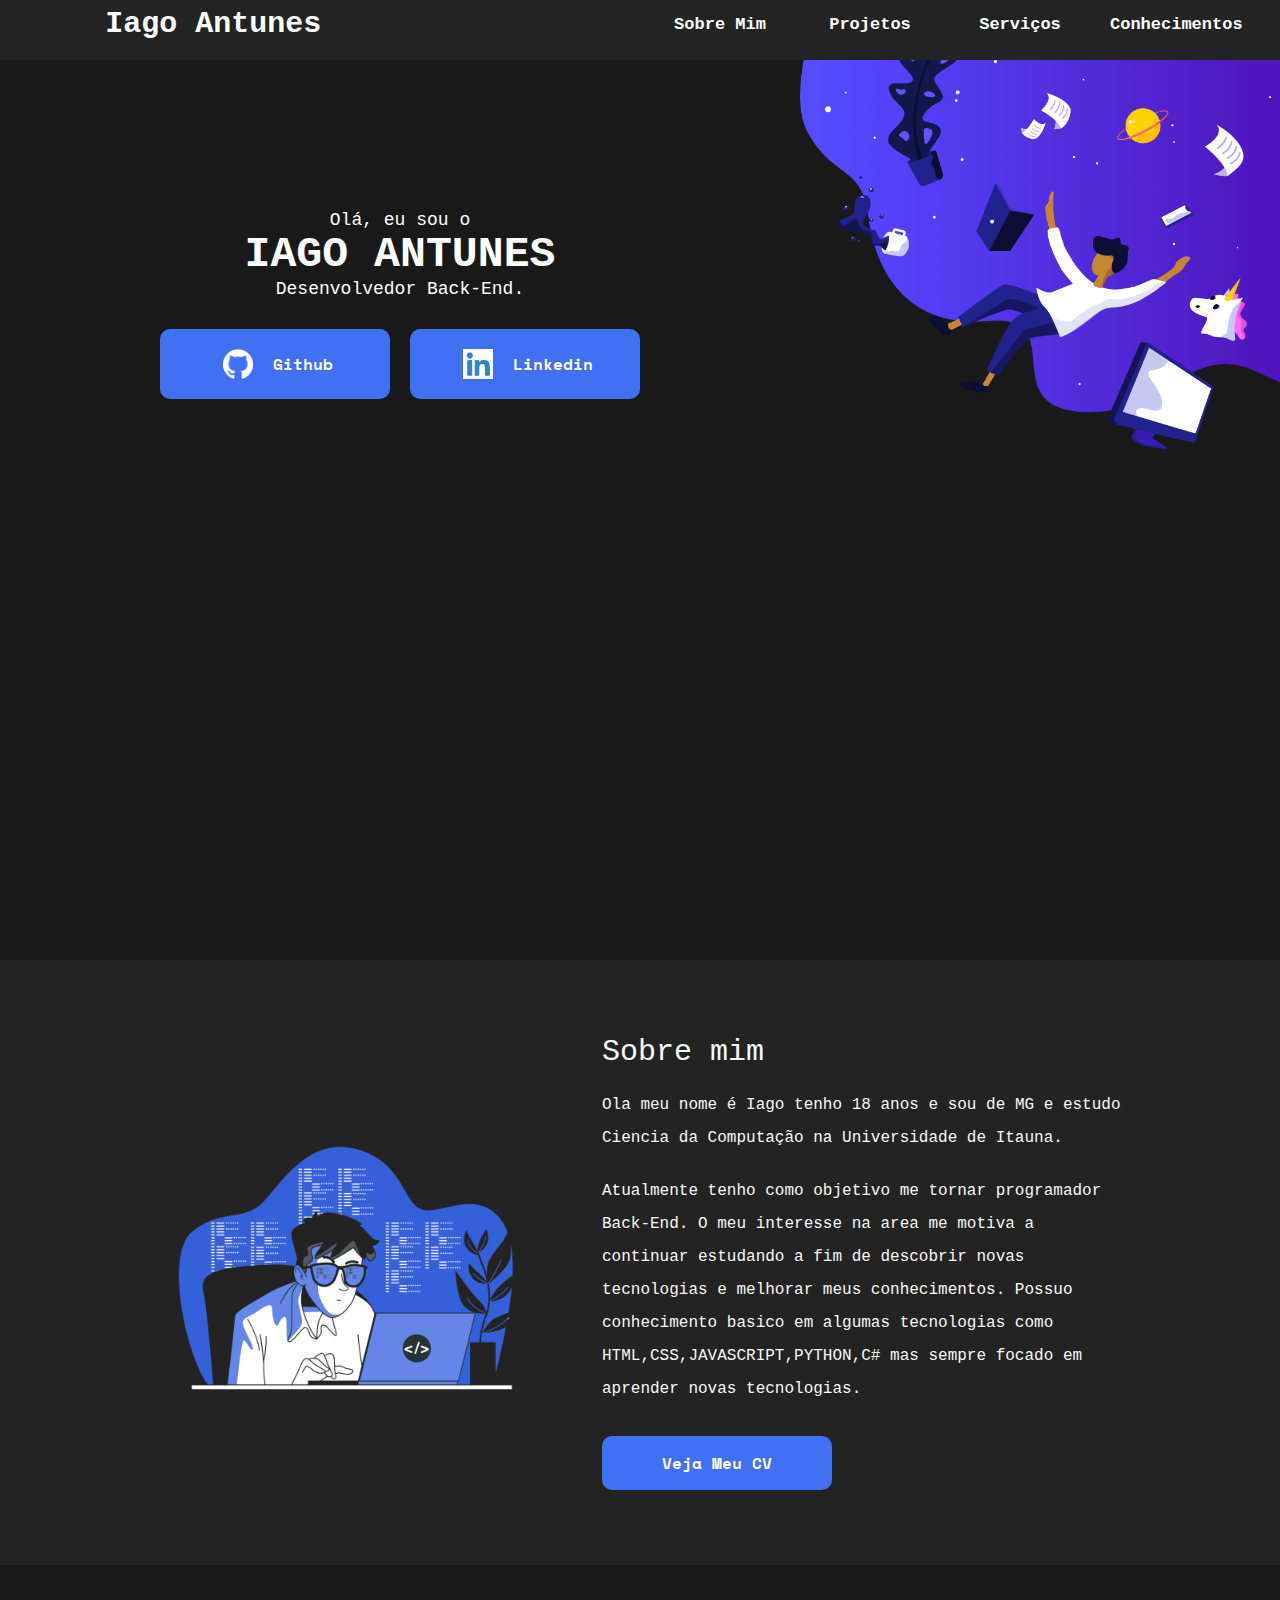
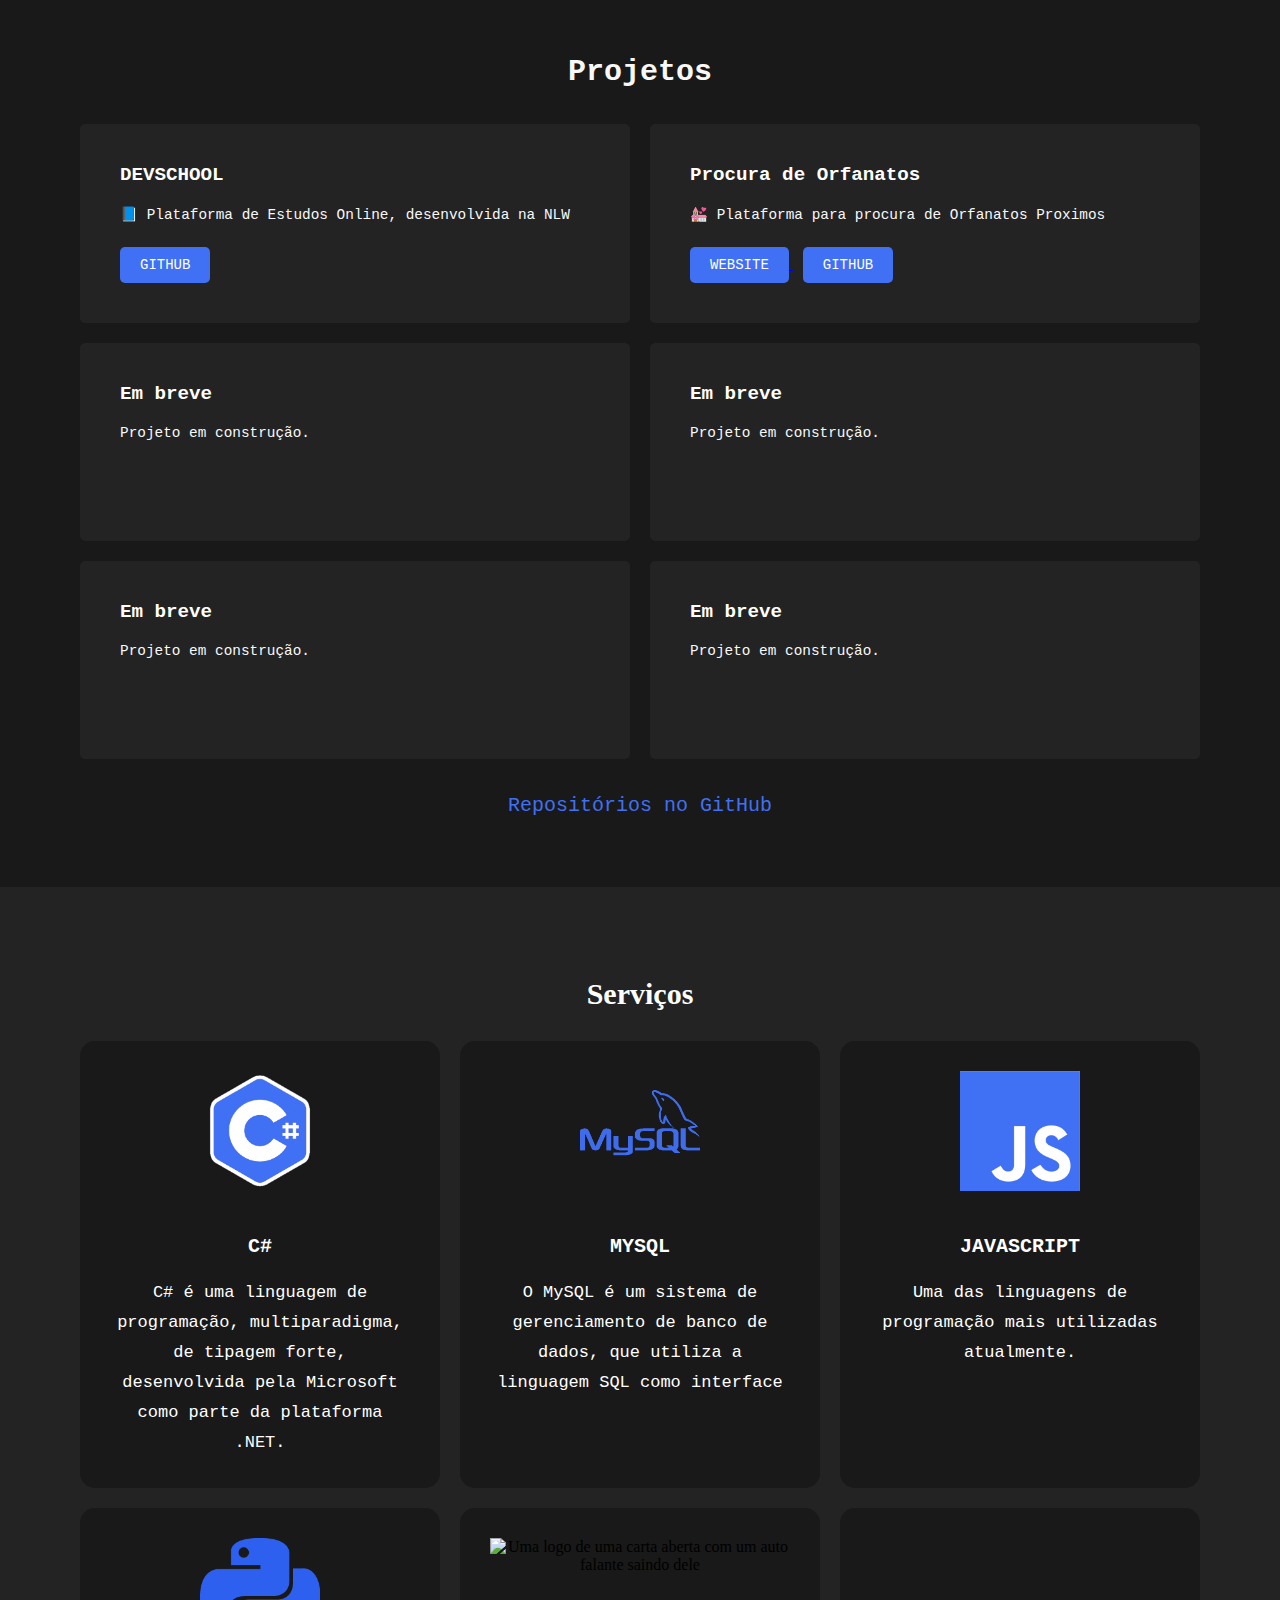
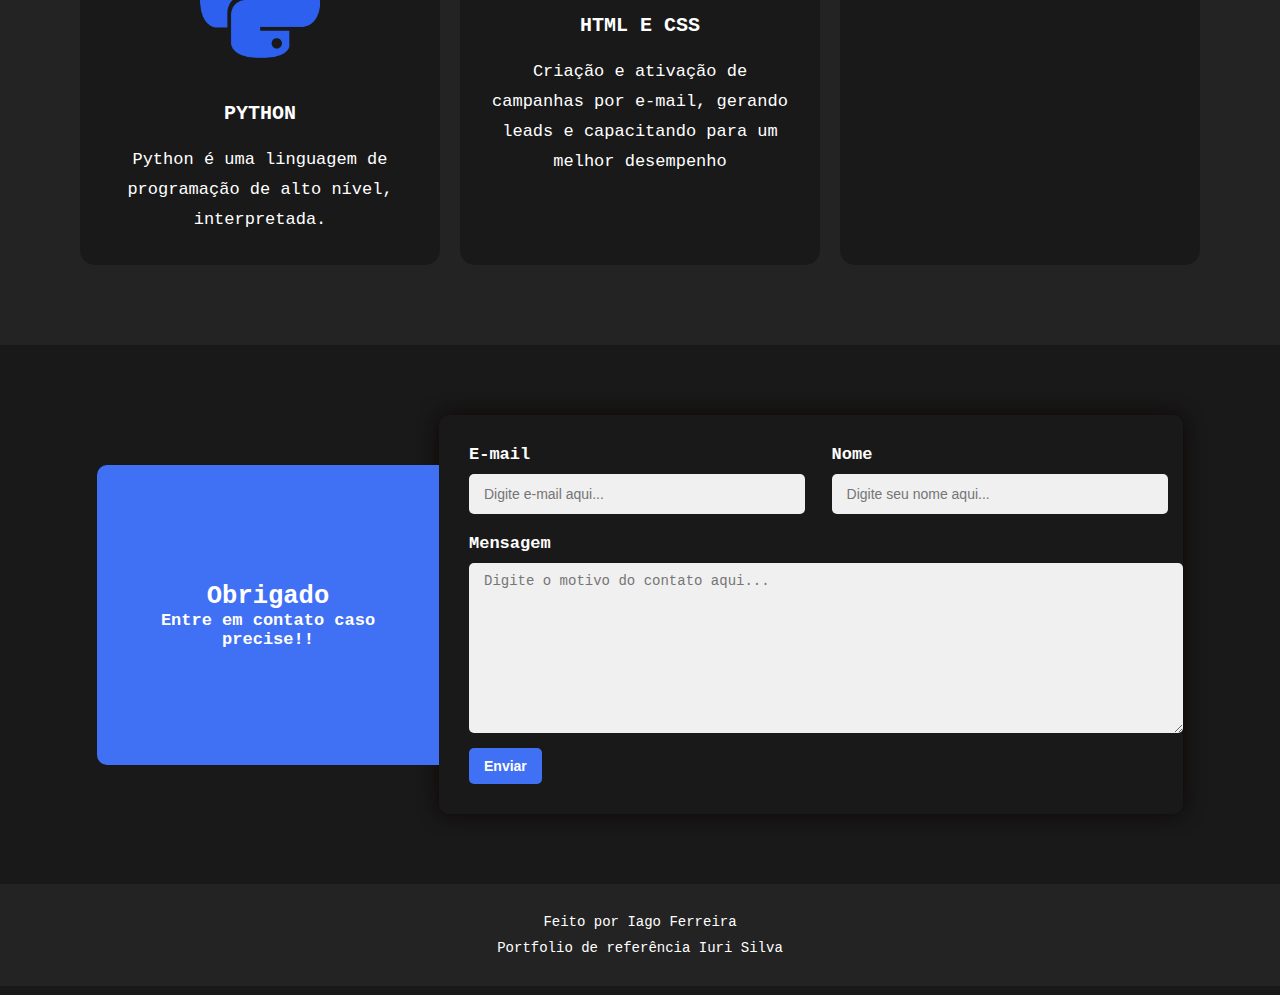
==== commit 66380faf: "Iago Antunes Ferreira" ====
--- a/index.html
+++ b/index.html
@@ -1,157 +1,225 @@
 <!DOCTYPE html>
-<html>
+<html lang="en">
+
 <head>
-    <meta charset="UTF-8"/>
-    <title>Portfolio</title>
-    <link rel="stylesheet" href="olits2.css"/>
+  <meta charset="UTF-8">
+  <meta name="viewport" content="width=device-width, initial-scale=1.0">
+  <link rel="stylesheet" href="/style.css">
+  <link rel="stylesheet" href="/main.css">
+  <title>Portfolio</title>
 </head>
 
+<input type="checkbox" id="bt_menu">
+<label for="bt_menu">&#9776</label>
+
 <body>
-
-<div class="site">
-    <div id="titulos">
-        <ul type="disc" start="1" id="opcoes">
-            <li id="nome">Iago Antunes Ferreira</li>
-            <li><a href="#apresentacao" >Home</a></li>
-            <li><a href="#sobre">Sobre Mim</a></li>
-            <li><a href="#tecnologias">Habilidades</a></li>
-            <li><a href="#projetos">Projetos</a></li>
-        </ul>
-    </div>
-
-    <div id="pagina">
-        <div id="apresentacao">
-            <h1>Olá,<br>Eu sou o Iago</h1>
-            <h2>Estudante de Programação</h2>
-            <a href="#contato"><button id="botao">Entre em Contato</button></a>
-        </div>
-
-        <div id="imagem2">
-            <img src="ph/comput3.jpg" alt="">
-        </div>
-    </div>
-
-    <div class="sobre1">
-        <div id="imagem1">
-            <img src="ph/comput4.jpg" alt="">
-        </div>
-        <div id="sobre">
-            <h1>Sobre Mim</h1>
-            <p>
-                Estudante de Ciencia da Computação 2ºPeriodo com objetivo de se tornar programador Full-Stack. O meu interesse na area me motiva a continuar estudando a fim de descobrir novas tecnologias e melhorar meus conhecimentos.
-            <br><br>
-            Possuo conhecimento basico em algumas tecnologias como HTML,CSS,JAVASCRIPT,PYTHON mas sempre focado em aprender novas tecnologias.</p>
-
-            <button id="cv">Veja meu CV</button>
-        </div>
-    </div>
-
-    <div id="tecnologias">
-        <div id="tec-text">
-            <h1 style="color: #ffba08;">Tecnologias</h1>
-            <p style="color: #fdfffc;">Confira as tecnologias que mais utilizo</p>
-        </div>
-
-        <section id="habilidades">
-            <div id="html">
-                <img src="ph/HTML.png" alt="">
-                <h1>HTML</h1>
-                <p>HTML é uma linguagem de marcação utilizada na construção de páginas web</p>
-            </div>
-
-            <div id="css">
-                <img src="ph/CSS.png" alt="">
-                <h1>CSS</h1>
-                <p>CSS é usado para estilizar elementos escritos em uma linguagem de marcação como HTML.</p>
-            </div>
-
-            <div id="JavaScript">
-                <img src="ph/Java-Script.png" alt="">
-                <h1>JavaScript</h1>
-                <p>Uma das linguagens de programação mais utilizadas atualmente.</p>
-            </div>
-
-            <div id="C">
-                <img src="ph/C.png" alt="">
-                <h1>C</h1>
-                <p>C é uma linguagem de programação compilada de propósito geral.</p>
-            </div>
-
-            <div id="python">
-                <img src="ph/python.png" alt="">
-                <h1>Python</h1>
-                <p>Python é uma linguagem de programação de alto nível, interpretada.</p>
-            </div>
-
-            <div id="php2">
-                <h1></h1>
-                <p></p>
-            </div>
-
-            <div id="php3">
-                <h1></h1>
-                <p></p>
-            </div>
-
-            <div id="php4">
-                <h1></h1>
-                <p></p>
-            </div>
-
-
-        </section>
-
-
-    </div>
-
-    <div id="projetos">
-        <div id="projetos-textos">
-            <h1 style="color: #ffba08;">Projetos</h1>
-            <p>Confira meus projetos</p>
-        </div>
-
-        <section id="fotos">
-            <div id="nlw">
-                <img src="ph/proffy.png" alt="">
-                <h1>Plataforma Estudos Online</h1>
-            </div>
-
-            <div id="covid">
-                <img src="ph/covid.png" alt="">
-                <h1>Prototipo Aplicativo COVID-19</h1>
-            </div>
-
-            <div id="pr1">
-            </div>
-
-            <div id="pr2">
-            </div>
-
-        </section>
-
-    </div>
-
-
-    <div id="contato">
-        <div class="redes">
-            <h1>CONTATOS</h1>
-            <div id="botoes">
-                <div id="linkedinD">
-                    <a href="https://www.linkedin.com/in/iagoaferreira/"><button id="linkedin"><img src="ph/linkedi.png" alt=""><h2>LINKEDIN</h2></button></a>
-                </div>
-                <div id="gitD">
-                    <a href="https://github.com/IagoAntunes"><button id="github"><img src="ph/github.png" alt=""><h2>GITHUB</h2></button></a>
-                </div>
-                <div id="insta">
-                    <a href="https://www.instagram.com/iago_ferreira010/?hl=pt-br"><button id="instagram"><img src="ph/insta.png" alt=""><h2>Instagram</h2></button></a>
-                </div>
-            </div>
-        </div>
-    </div>
-    <h1 id="copy">© Copyright Iago Antunes Ferreira 2020</h1>
-</div>
+  <header id="cl">
+    <a href="#" id="name">
+      <h1 id="logo">Iago Antunes</h1>
+    </a>
+    <nav class="menu">
+      <ul>
+        <li><a href="#">Conhecimentos</a></li>
+        <li><a href="#">Serviços</a>
+          <ul>
+            <li><a href="#">Criação de Sites</a></li>
+            <li><a href="#">Arte Visual</a></li>
+          </ul>
+        </li>
+        <li><a href="#">Projetos</a>
+          <ul>
+            <li><a href="#">Java</a></li>
+            <li><a href="#">Photoshop</a></li>
+          </ul>
+        </li>
+        <li><a href="#">Sobre Mim</a>
+          <ul>
+            <li><a href="#">HTML</a></li>
+            <li><a href="#">CSS</a></li>
+          </ul>
+        </li>
+
+      </ul>
+    </nav>
+  </header>
+
+  <main>
+    <section id="apresentacaoPortfolio">
+
+      <article id="apresentacaoTexto">
+        <h2>
+          Olá, eu sou o<br>
+          <span id="nome">Iago Antunes</span><br>
+          <span>Desenvolvedor Back-End.</span>
+        </h2>
+          <div id="botoes">
+            <a href="https://github.com/IagoAntunes" target="_blank"><img src="image/git-logo.png" alt="">Github
+            </a>
+            <a href="https://www.linkedin.com/in/iagoaferreira/" target="_blank"><img src="image/linked-logo.png" alt="">Linkedin
+            </a>
+        </div>
+      </article>
+
+      <article id="apresentacaoFoto">
+        <img src="/image/fundoEspaco.png" alt="Imagem Espaço" id="fundo">
+        <img src="/image/fundoPessoa.png"
+          alt="Imagem Espaço" class="object">
+      </article>
+    </section>
+
+    <section id="sobre">
+      <section id="sobreMim">
+        <article id="sobreFoto">
+          <img src="image/3301602.jpg"
+            alt="Imagem ilustrativa de mim com uma máscara e um face feliz além disso, estou usando um notebook">
+        </article>
+        <article id="sobreTexto">
+          <h3>Sobre mim</h3>
+          <p>
+            Ola meu nome é <b>Iago</b> tenho 18 anos e sou de MG e estudo Ciencia da Computação na Universidade de Itauna.
+          </p>
+          <p>
+            Atualmente tenho como objetivo me tornar programador Back-End. O meu interesse na area me motiva a continuar estudando a fim de descobrir novas tecnologias e melhorar meus conhecimentos.
+
+            Possuo conhecimento basico em algumas tecnologias como HTML,CSS,JAVASCRIPT,PYTHON,C# mas sempre focado em aprender novas tecnologias.
+          </p>
+          <a href="https://drive.google.com/file/d/1sEPrqwfxGw7XWIxSYYZrkS3QF0rc_g0h/view?usp=sharing" target="_blank">Veja Meu CV
+          </a>
+        </article>
+      </section>
+    </section>
+
+    <section id="projetos">
+      <h2>Projetos</h2>
+      <article>
+        <div>
+          <h3>DEVSCHOOL</h3>
+          <p>📘  Plataforma de Estudos Online, desenvolvida na NLW</p>
+          <span class="botoes-projetos">
+            <a href="https://github.com/IagoAntunes/DevSchool-NLW" target="_blank">
+              <button class="aovivo-button"><i class="fa fa-github"></i> github</button>
+            </a>
+          </span>
+        </div>
+
+        <div>
+          <h3>Procura de Orfanatos</h3>
+          <p>💒  Plataforma para procura de Orfanatos Proximos </p>
+          <span class="botoes-projetos">
+            <a href="https://api-lol.netlify.app/" target="_blank">
+              <button class="aovivo-button"><i class="fa fa-link"></i> website</button>
+            </a>
+            <a href="https://github.com/IagoAntunes/Happy-NLW" target="_blank">
+              <button class="aovivo-button"><i class="fa fa-github"></i> github</button>
+            </a>
+          </span>
+        </div>
+
+        <div>
+          <h3>Em breve</h3>
+          <p>Projeto em construção.</p>
+        </div>
+
+        <div>
+          <h3>Em breve</h3>
+          <p>Projeto em construção.</p>
+        </div>
+
+        <div>
+          <h3>Em breve</h3>
+          <p>Projeto em construção.</p>
+        </div>
+
+        <div>
+          <h3>Em breve</h3>
+          <p>Projeto em construção.</p>
+        </div>
+      </article>
+
+      <a href="https://github.com/IagoAntunes" target="_blank" id="linkRepo">Repositórios no GitHub</a>
+    </section>
+
+    <section id="servicos">
+      <h2>Serviços</h2>
+      <article>
+        <div>
+          <img src="image/call.png" alt="Uma logo de uma pasta com arquivos de códigos"
+            class="imageIcone">
+          <h2>C#</h2>
+          <p>C# é uma linguagem de programação, multiparadigma, de tipagem forte, desenvolvida pela Microsoft como parte da plataforma .NET.</p>
+        </div>
+
+        <div>
+          <img src="image/mysql-logo (1).png" alt="Uma logo de um notebook e um celular" class="imageIcone">
+          <h2>MYSQL</h2>
+          <p>O MySQL é um sistema de gerenciamento de banco de dados, que utiliza a linguagem SQL como interface</p>
+        </div>
+
+        <div>
+          <img src="/image/logoJS.png" alt="Uma logo de uma criação de layouts" class="imageIcone">
+          <h2>JAVASCRIPT</h2>
+          <p>Uma das linguagens de programação mais utilizadas atualmente.</p>
+        </div>
+
+        <div>
+          <img src="image/py.png" alt="Uma logo de um gráfico" class="imageIcone">
+          <h2>PYTHON</h2>
+          <p>Python é uma linguagem de programação de alto nível, interpretada.</p>
+        </div>
+
+        <div>
+          <img src="imagE/html5-logo-9.png" alt="Uma logo de uma carta aberta com um auto falante saindo dele"
+            class="imageIcone">
+          <h2>HTML E CSS</h2>
+          <p>Criação e ativação de campanhas por e-mail, gerando leads e capacitando para um
+            melhor desempenho</p>
+        </div>
+
+        <div>
+          <h2></h2>
+          <p></p>
+        </div>
+      </article>
+    </section>
+
+    <form id="contato" method="post" enctype="text/plain">
+      <article id="agradecimento">
+        <div>
+          <h2>Obrigado</h2>
+          <h4>Entre em contato caso precise!!</h4>
+        </div>
+      </article>
+      <!-- Adicionei a tag name para todos os inputs do form para capturar a entrada do usuário-->
+      <fieldset id="camposContato">
+        <div id="campoFlex">
+          <div class="campoPadrao">
+            <label>E-mail</label>
+            <input name="email" type="email" class="campos" placeholder="Digite e-mail aqui..." required>
+          </div>
+
+          <div class="campoPadrao" id="espacoResponsivo">
+            <label>Nome</label>
+            <input name="nome" type="text" class="campos" placeholder="Digite seu nome aqui..." required>
+          </div>
+        </div>
+
+        <div id="campoDois">
+          <label>Mensagem</label>
+          <textarea name="mensagem" id="campoMensagem" cols="30" rows="10"
+            placeholder="Digite o motivo do contato aqui..." required></textarea>
+        </div>
+
+        <input type="submit" value="Enviar" id="botao">
+      </fieldset>
+    </form>
+
+    <footer>
+      <p>Feito por <b>Iago Ferreira</b></p>
+      <p>Portfolio de referência Iuri Silva</p>
+    </footer>
+
+  </main>
 
 </body>
 
-
 </html>--- a/style.css
+++ b/style.css
@@ -0,0 +1,122 @@
+@import url("https://fonts.googleapis.com/css2?family=Space+Mono:ital,wght@0,400;0,700;1,400;1,700&display=swap");
+* {
+    margin: 0;
+    padding: 0;
+}
+
+#cl{
+    display: flex;
+}
+
+#name{
+    width: 50%;
+    height: 60px;
+
+    background: #232323;
+    font: 100 15px 'Space-Mono',monospace;
+    color: white;
+
+    text-align: center;
+    text-decoration: none;
+}
+#name h1{
+    margin-top: 6.5px;
+
+}
+
+.menu {
+    width: 100%;
+    height: 60px;
+    background: #232323;
+    font: 600 17px 'Space-Mono',monospace;
+ }
+
+.menu ul {
+    list-style: none;
+    position: relative;
+
+    margin-right: 35px;
+}
+
+.menu ul li {
+    width: 150px;
+    background: tomato;
+    float: right;
+}
+
+.menu a {
+    background-color: #232323;
+    padding: 15px;
+    display: block;
+    text-decoration: none;
+    text-align: center;
+    color: #fff;
+}
+.menu ul ul{
+    position: absolute;
+    visibility: hidden;
+}
+
+.menu ul li:hover ul{
+    visibility: visible;
+}
+
+.menu a:hover{
+    color: #555;
+    background-color: #f4f4f4;
+}
+
+.menu ul ul li{
+    float: none;
+    border-bottom: solid 1px #ccc;
+}
+
+.menu ul ul li a{
+    background-color: #232323;;
+}
+
+label[for="bt_menu"]{
+    padding: 5px;
+    background-color: #222;
+    color: white;
+    font: 100 30px 'Space-Mono',monospace;;
+    cursor:pointer;
+    width: 50px;
+    height: 50px;
+}
+#bt_menu{
+    display: none;
+}
+
+label[for="bt_menu"]{
+    display: none;
+}
+
+@media(max-width:800px){
+    label[for="bt_menu"]{
+        display: block;
+    }
+    #bt_menu:checked ~ .menu{
+        margin-left: 0;
+    }
+
+    .menu{
+        margin-left: -100%;
+        transition:all .4s;
+    }
+    .menu ul li{
+        width: 100%;
+        float: none;
+
+    }
+    .menu ul ul{
+        position: static;
+        overflow: hidden;
+        max-height: 0;
+        transition: all .4s;
+    }
+    .menu ul li:hover ul{
+        height: auto;
+        max-height: 200px;
+    }
+}
--- a/main.css
+++ b/main.css
@@ -0,0 +1,485 @@
+*{
+    margin: 0;
+}
+#apresentacaoPortfolio{
+    display:flex;
+}
+body{
+    background: #191919;
+}
+
+#apresentacaoTexto h2{
+    color:white;
+}
+
+#apresentacaoTexto{
+    text-align: center;
+    padding:150px;
+    width:60%;
+    flex-direction:column;
+}
+
+@media screen and (max-width: 1000px){
+    #apresentacaoPortfolio{
+        padding:75px;
+    }
+}
+#apresentacaoPortfolio #apresentacaoTexto{
+    padding:150px;
+    width:60%;
+    flex-direction:column;
+}
+
+
+
+@media screen and (max-width: 1000px){
+    #apresentacaoPortfolio #apresentacaoTexto{
+        display:flex;
+        flex-direction:column;
+        align-items:center;
+        width:100%;
+        text-align:center;
+        padding:0px;
+    }
+}
+#apresentacaoPortfolio #apresentacaoTexto h2{
+    color:#ffffff;
+    font: 400 18px 'Space-Mono',monospace;
+}
+#apresentacaoPortfolio #apresentacaoTexto h2 #nome{
+    text-transform:uppercase;
+    font-size:2.7rem;
+    font-weight:900;
+}
+#apresentacaoPortfolio #apresentacaoTexto h2 #profissao{
+    font-size:1.06rem;
+    text-transform:uppercase;
+}
+
+#apresentacaoPortfolio #apresentacaoTexto a{
+    background-color:#4070f4;
+    color:#fff;
+    padding:15px;
+    width:200px;
+    display:flex;
+    align-self:center;
+    align-items:center;
+    justify-content:center;
+    border-radius:10px;
+    border:none;
+    margin-top:30px;
+    font-size:16px;
+    font-weight:700;
+    font-family:"Space Mono",monospace;
+}
+#apresentacaoPortfolio #apresentacaoTexto a:hover{
+    cursor:pointer;
+    background-color:#3460da;
+}
+#apresentacaoPortfolio #apresentacaoTexto .midiasSociais{
+    width:150px;
+    display:flex;
+    justify-content:space-between;
+    margin-top:75px;
+    color:#0e2431;
+}
+#apresentacaoPortfolio #apresentacaoTexto .midiasSociais i{
+    font-size:24px;
+}
+#apresentacaoPortfolio #apresentacaoTexto .midiasSociais i:hover{
+cursor:pointer;
+color:#091a24;
+}
+/* APRESENTAÇÃO LADO ESQUERDO  PRA CIMA */
+
+@media screen and (max-width: 1000px){
+    #apresentacaoPortfolio #apresentacaoTexto .midiasSociais{
+        padding:40px 0px;margin:0 auto
+    }
+}
+#apresentacaoPortfolio #apresentacaoFoto{
+    width:70%;
+    position:relative;
+    height:100vh;
+}
+@media screen and (max-width: 1000px){
+    #apresentacaoPortfolio #apresentacaoFoto{
+        display:none
+        }
+    }
+#apresentacaoPortfolio #apresentacaoFoto #fundo{
+    width:100%;
+    max-width:950px;
+    position:absolute;
+    top:0;
+    right:0
+}
+@media screen and (max-width: 1000px){
+    #apresentacaoPortfolio #apresentacaoFoto #fundo{
+        display:none
+    }
+}
+.object{
+    animation:MoveUpDown 2s linear infinite;
+    position:absolute;
+    right:0;
+    top:0;
+    z-index:4;
+    max-width:550px;
+    width:100%
+}
+@keyframes MoveUpDown{
+    0%,100%{top:0}50%{top:10px}
+}
+    
+#botoes{
+    display:flex;
+}
+#botoes a{
+    text-decoration: none;
+    margin: 10px;
+}
+
+#botoes img{
+    height:30px;
+    width: 30px;
+    margin: 5px;
+    margin-right: 20px;
+}
+/* DAQUI PRA CIMA É A APRESENTAÇÃO*/
+
+main #sobre{
+    padding:50px 150px;
+    background-color:#232323;
+}
+
+@media screen and (max-width: 1000px){
+    main #sobre{
+        padding:70px 20px
+    }
+}
+    main #sobre #sobreMim{
+        display:flex;
+        padding:25px 0px;
+        align-items:center
+    }
+    main #sobre #sobreFoto{
+        width:40%;
+        padding-right:30px;
+    }
+    main #sobre #sobreFoto img{
+        width: 400px;
+        height: 400px;
+    }
+@media screen and (max-width: 1000px){
+    main #sobre #sobreFoto{
+        display:none;
+    }
+}
+main #sobre #sobreTexto{
+    width:60%;
+    padding-left:30px;
+}
+@media screen and (max-width: 1000px){
+    main #sobre #sobreTexto{
+        width:100%;
+        display:flex;
+        flex-direction:column;
+        align-items:center;
+        padding-left:0px;
+        text-align:center;
+        color:white;
+}
+}
+main #sobre #sobreTexto h3{
+    font: 100 30px 'Space-Mono',monospace;
+    padding-bottom:20px;
+    color:#f8f8f8;
+}
+main #sobre #sobreTexto p{
+    font: 300 16px 'Space-Mono',monospace;
+    line-height:33px;
+    color: #f8f8f8;
+}
+main #sobre #sobreTexto p:nth-child(2){
+    padding-bottom:20px;
+}
+main #sobre a{
+    background-color:#4070f4;
+    color:#fff;
+    padding:15px;
+    width:200px;
+    display:flex;
+    align-self:center;
+    align-items:center;
+    justify-content:center;
+    border-radius:10px;
+    border:none;
+    margin-top:30px;
+    font-size:16px;
+    font-weight:700;
+    font-family:"Space Mono",monospace;
+    text-decoration: none;
+}
+main #sobre a:hover{
+    cursor:pointer;
+    background-color:#3460da;
+}
+
+    /* Nao vai pra cima */
+
+main #projetos{
+    padding:70px;text-align:center
+}
+main #projetos #linkRepo{
+    font: 200 20px 'Space-Mono',monospace;
+    color:#4070f4;
+    text-decoration: none;
+}
+main #projetos h2{
+    font: 800 30px 'Space-Mono',monospace;
+    text-align:center;
+    margin-top:20px;
+    color:#f8f8f8;
+}
+main #projetos article{
+    padding:25px 0px;
+    display:flex;
+    justify-content:space-between;
+    flex-wrap:wrap;
+    text-align:left
+}
+main #projetos article div{
+    height:auto;
+    flex-grow:1;
+    flex-basis:300px;
+    background-color:#232323;
+    box-shadow:none;
+    padding:40px 40px 80px 40px;
+    margin:10px;
+    border-radius:5px;
+    position:relative
+}
+main #projetos article div h3{
+    font: 800 1.2rem 'Space-Mono',monospace;
+    color: white;
+}
+main #projetos article div p{
+    font: 100 0.9rem 'Space-Mono',monospace;
+    color:#f8f8f8;
+    margin:20px 0px;
+}
+main #projetos article div .botoes-projetos{
+    position:absolute;
+    bottom:40px;
+    left:40px
+}
+main #projetos article div a{
+    margin-right:10px
+}
+main #projetos article div .aovivo-button{
+    font: 800 14px 'Space-Mono',monospace;
+    background-color:#4070f4;
+    padding:10px 20px;
+    color:#fff;
+    border:0;
+    font-weight:500;
+    border-radius:5px;
+    text-transform:uppercase;
+    cursor:pointer
+}
+main #projetos article div .aovivo-button:hover{
+    cursor:pointer;
+    background-color:#3460da
+}
+main #projetos article div .github-button{
+    width:45px;
+    height:45px;
+    font-size:20px;
+    border-radius:50%;
+    background-color:#4070f4;
+    color:#fff;
+    border:0;
+    border-radius:50%;
+    cursor:pointer
+}
+main #projetos article div .github-button:hover{
+    cursor:pointer;
+    background-color:#3460da
+}
+@media screen and (max-width: 800px){
+    main #projetos{padding:70px 10px}
+}
+main #servicos{
+    background-color:#232323;padding:70px
+}
+main #servicos h2{
+    text-align:center;
+    margin-top:20px;
+    color:white;
+    font-size:30px;
+}
+main #servicos article{display:flex;height:auto;flex-wrap:wrap;margin-top:20px
+}
+main #servicos div{
+    text-align:center;
+    height:auto;
+    background-color:#191919;
+    padding:30px;
+    border-radius:15px;
+    margin:10px;
+    flex-basis:250px;
+    flex-grow:1;
+}
+main #servicos div h2{
+    color: white;
+    font: 600 20px 'Space-Mono',monospace;
+    padding:20px 0px
+}
+main #servicos div p{
+    font: 100 17px 'Space-Mono',monospace;
+    color: white;
+    line-height:30px
+}
+main #servicos img{
+    height: 120px;
+    width: 120px;
+}
+
+#contato{
+    font: 600 17px 'Space-Mono',monospace;
+    color: white;
+    background-color:#191919;
+    padding:70px;
+    display:flex;
+    justify-content:center;
+    align-items:center
+}
+#contato fieldset{
+    border:none
+}
+#contato #agradecimento{
+    width:30%;
+    height:300px;
+    background-color:#4070f4;
+    border-top-left-radius:10px;
+    border-bottom-left-radius:10px;
+    text-align:center;
+    position:relative
+}
+#contato #agradecimento div{
+    
+    width:80%;
+    position:absolute;
+    top:50%;
+    left:50%;
+    transform:translate(-50%, -50%)
+}
+#contato #agradecimento h2{
+    color: white;
+}
+#contato #agradecimento h4{
+    color:#fff;
+}
+#contato #camposContato{
+    background-color:#191919;
+    width:60%;
+    height:auto;
+    border-radius:10px;
+    box-shadow:0px 0px 20px #0e0606;
+    padding:30px
+}
+#contato #camposContato #campoFlex{
+    display:flex;
+    justify-content:space-between
+}
+#contato #camposContato .campoPadrao{
+    width:47%
+}
+#contato #camposContato input{
+    border:none;padding-left:15px;
+    margin-top:10px;
+    font-size:14px
+}
+#contato #camposContato textarea{
+    color: white;
+    border:none;
+    background-color:#f0f0f0;
+    padding:10px 15px;
+    margin-top:10px;
+    font-size:14px
+}
+#contato #camposContato .campos
+{
+    width:100%;
+    height:40px;
+    border-radius:5px;
+    background-color:#f0f0f0
+}
+#contato #camposContato #captcha{
+    font-size:20px;
+    float:right
+}
+#contato #camposContato #captcha #campo
+{width:40px;
+    height:30px;
+    background-color:#ddd;
+    padding-left:15px;
+    border-radius:5px
+}
+#contato #campoDois{
+    margin-top:20px
+}
+#contato #campoDois #campoMensagem{
+    width:100%;
+    height:150px;
+    border-radius:5px
+}
+#contato #botao{
+    margin-top:20px;
+    background-color:#4070f4;
+    color:#fff;
+    border:none;
+    padding:10px 15px;
+    border-radius:5px;
+    cursor:pointer;
+    font-size:18px;
+    font-weight:700
+}
+#contato #botao:hover{
+    background-color:#3460da
+}
+@media screen and (max-width: 1100px){
+    #contato{
+        padding:70px 20px
+    }
+    #contato #agradecimento{display:none}
+    #contato #camposContato{width:100%}
+}
+@media screen and (max-width: 650px){
+    #contato #camposContato #campoFlex{
+        flex-wrap:wrap
+    }
+    #contato #camposContato #campoFlex #espacoResponsivo{
+        margin-top:20px
+    }
+    #contato #camposContato .campoPadrao{width:100%}
+}
+
+footer{
+    padding:25px 10px;
+    background-color:#232323;
+    text-align:center}
+footer p{
+    font: 600 17px 'Space-Mono',monospace;
+    color:#fff;
+    padding:5px;
+    font-size:14px;
+    font-weight:200;
+}
+footer #midiasSociaisFooter i{
+    padding:0px 20px;
+    color:#fff;
+    font-size:24px
+}
+
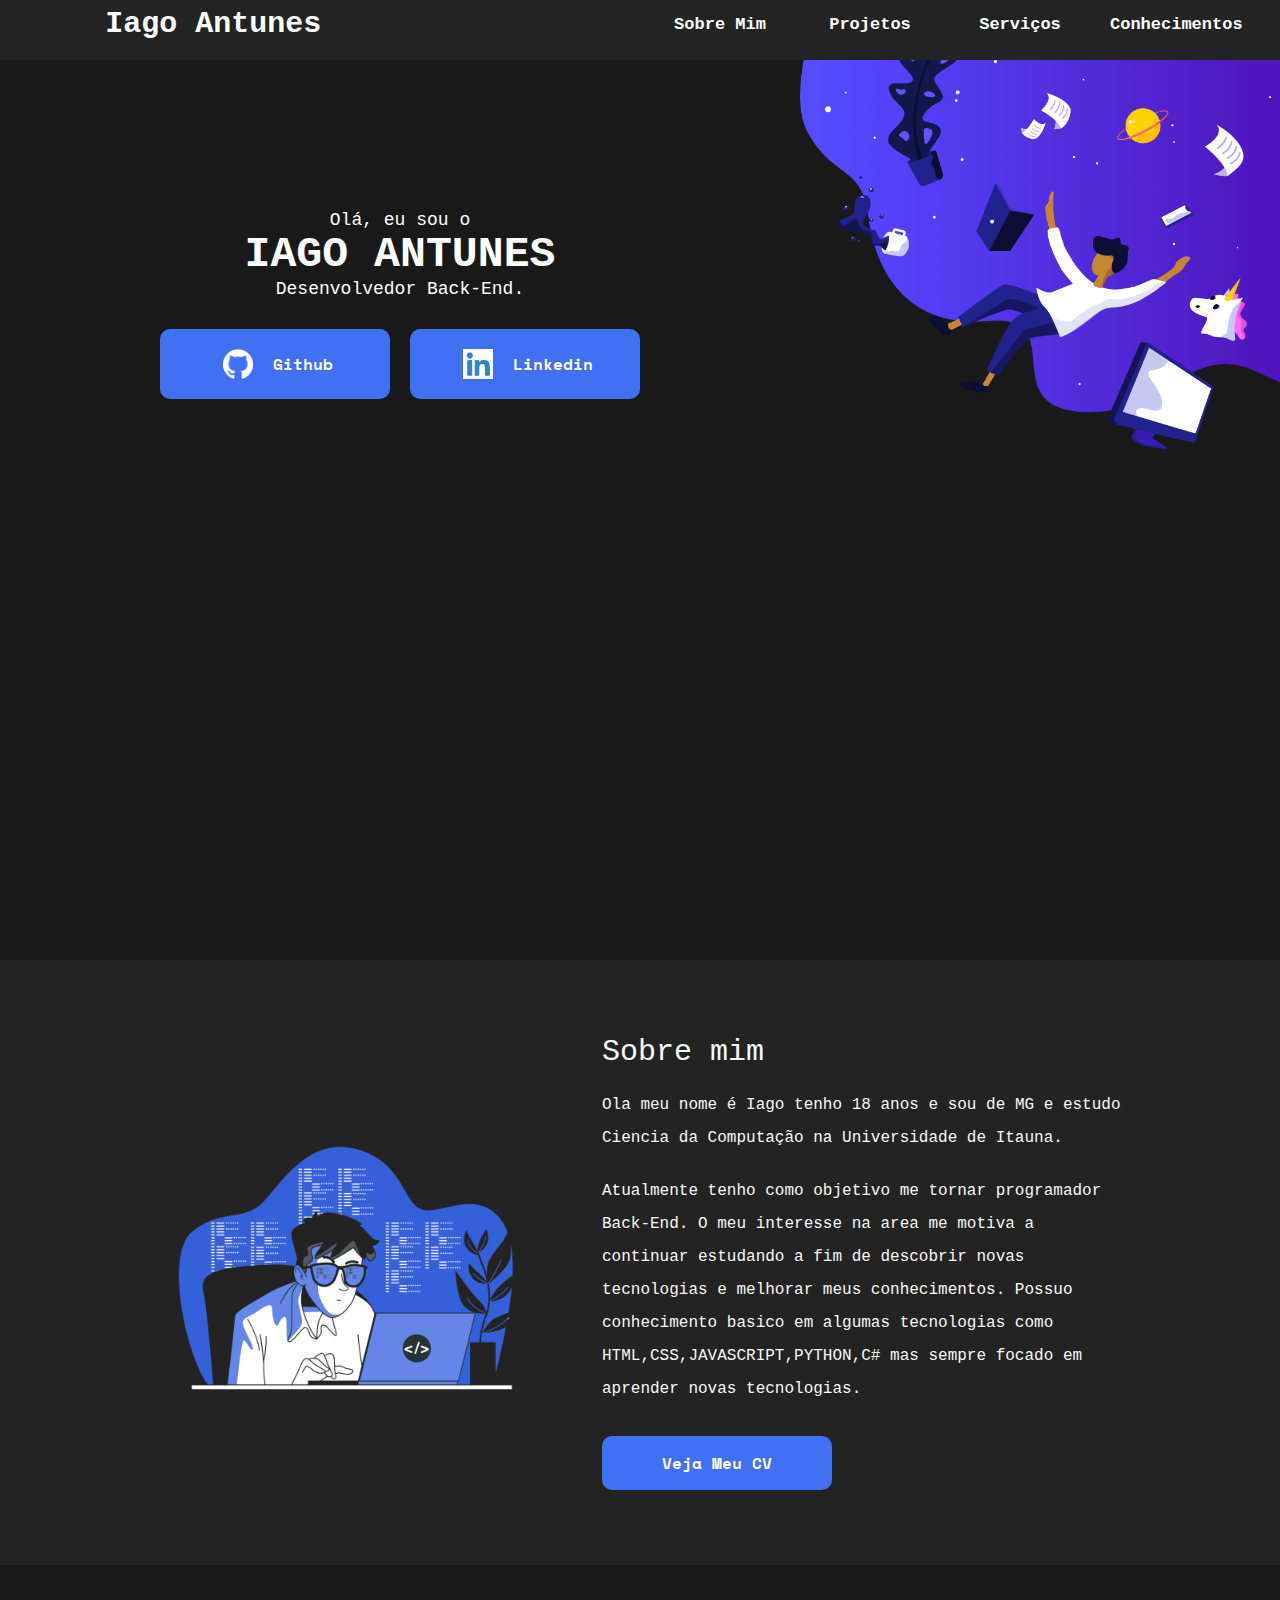
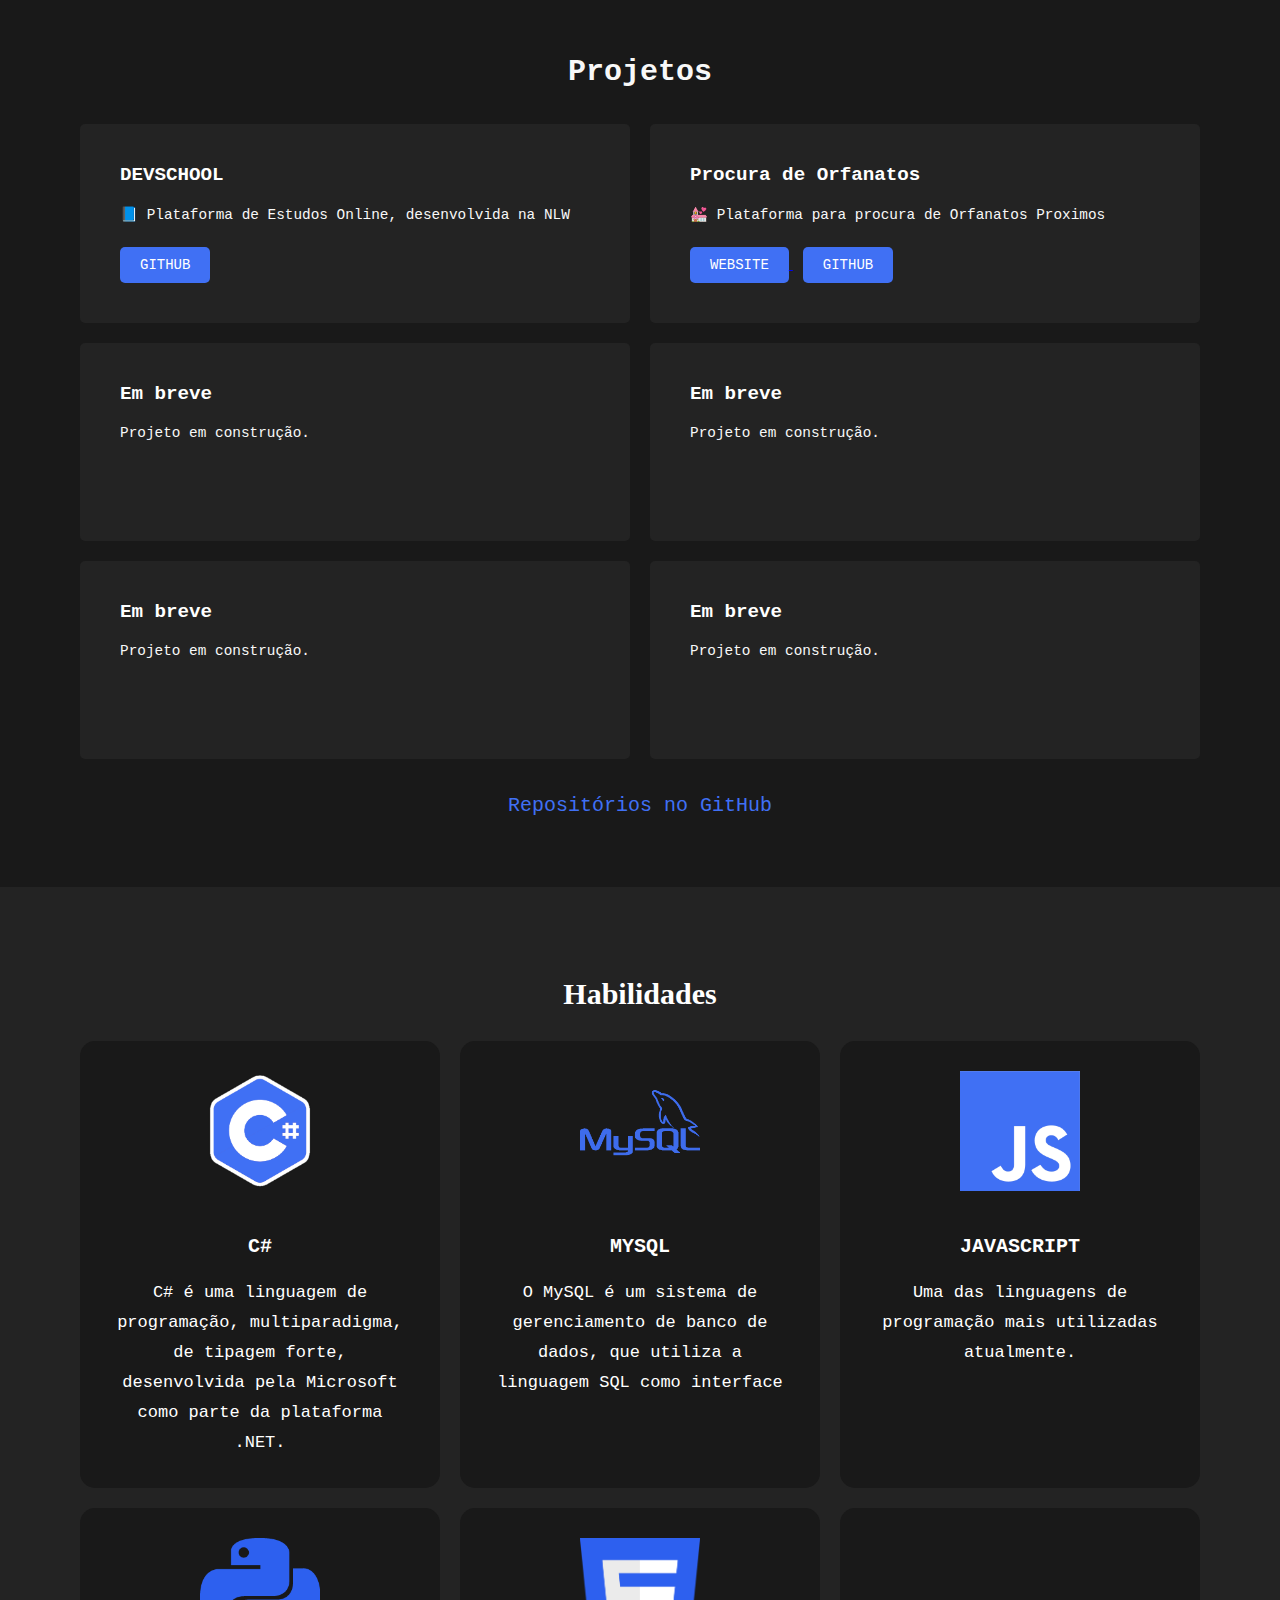
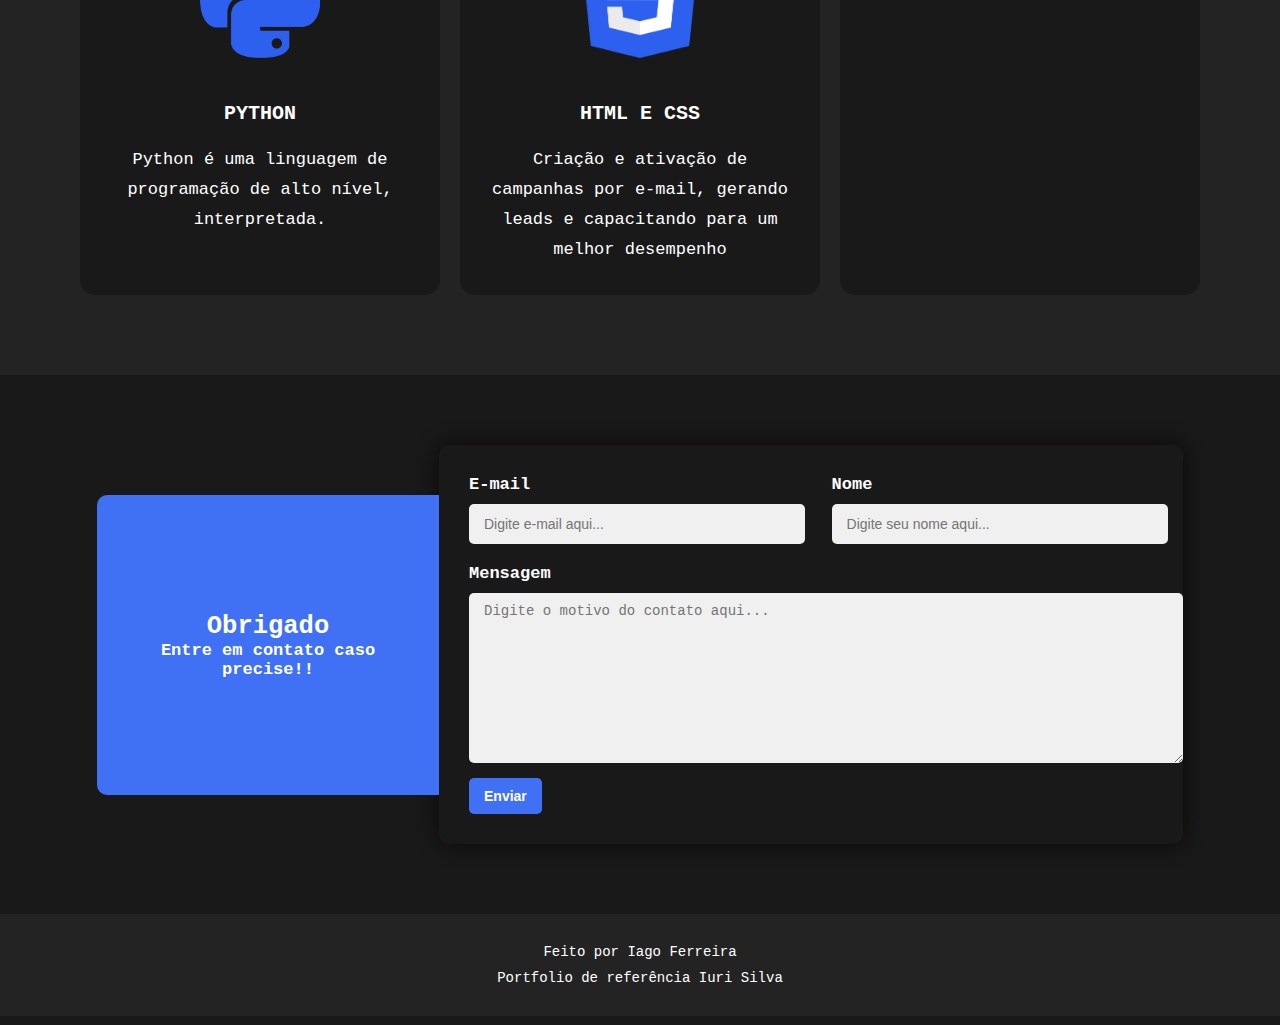
==== commit d0923f43: "Iago Antunes Ferreira" ====
--- a/index.html
+++ b/index.html
@@ -4,8 +4,8 @@
 <head>
   <meta charset="UTF-8">
   <meta name="viewport" content="width=device-width, initial-scale=1.0">
-  <link rel="stylesheet" href="/style.css">
-  <link rel="stylesheet" href="/main.css">
+  <link rel="stylesheet" href="/ph/style.css">
+  <link rel="stylesheet" href="/ph/main.css">
   <title>Portfolio</title>
 </head>
 
@@ -53,16 +53,16 @@
           <span>Desenvolvedor Back-End.</span>
         </h2>
           <div id="botoes">
-            <a href="https://github.com/IagoAntunes" target="_blank"><img src="image/git-logo.png" alt="">Github
-            </a>
-            <a href="https://www.linkedin.com/in/iagoaferreira/" target="_blank"><img src="image/linked-logo.png" alt="">Linkedin
+            <a href="https://github.com/IagoAntunes" target="_blank"><img src="ph/image/git-logo.png" alt="">Github
+            </a>
+            <a href="https://www.linkedin.com/in/iagoaferreira/" target="_blank"><img src="ph/image/linked-logo.png" alt="">Linkedin
             </a>
         </div>
       </article>
 
       <article id="apresentacaoFoto">
-        <img src="/image/fundoEspaco.png" alt="Imagem Espaço" id="fundo">
-        <img src="/image/fundoPessoa.png"
+        <img src="ph//image/fundoEspaco.png" alt="Imagem Espaço" id="fundo">
+        <img src="ph//image/fundoPessoa.png"
           alt="Imagem Espaço" class="object">
       </article>
     </section>
@@ -70,7 +70,7 @@
     <section id="sobre">
       <section id="sobreMim">
         <article id="sobreFoto">
-          <img src="image/3301602.jpg"
+          <img src="ph/image/3301602.jpg"
             alt="Imagem ilustrativa de mim com uma máscara e um face feliz além disso, estou usando um notebook">
         </article>
         <article id="sobreTexto">
@@ -140,35 +140,35 @@
     </section>
 
     <section id="servicos">
-      <h2>Serviços</h2>
+      <h2>Habilidades</h2>
       <article>
         <div>
-          <img src="image/call.png" alt="Uma logo de uma pasta com arquivos de códigos"
+          <img src="ph/image/call.png" alt="Uma logo de uma pasta com arquivos de códigos"
             class="imageIcone">
           <h2>C#</h2>
           <p>C# é uma linguagem de programação, multiparadigma, de tipagem forte, desenvolvida pela Microsoft como parte da plataforma .NET.</p>
         </div>
 
         <div>
-          <img src="image/mysql-logo (1).png" alt="Uma logo de um notebook e um celular" class="imageIcone">
+          <img src="ph/image/mysql-logo (1).png" alt="Uma logo de um notebook e um celular" class="imageIcone">
           <h2>MYSQL</h2>
           <p>O MySQL é um sistema de gerenciamento de banco de dados, que utiliza a linguagem SQL como interface</p>
         </div>
 
         <div>
-          <img src="/image/logoJS.png" alt="Uma logo de uma criação de layouts" class="imageIcone">
+          <img src="ph//image/logoJS.png" alt="Uma logo de uma criação de layouts" class="imageIcone">
           <h2>JAVASCRIPT</h2>
           <p>Uma das linguagens de programação mais utilizadas atualmente.</p>
         </div>
 
         <div>
-          <img src="image/py.png" alt="Uma logo de um gráfico" class="imageIcone">
+          <img src="ph/image/py.png" alt="Uma logo de um gráfico" class="imageIcone">
           <h2>PYTHON</h2>
           <p>Python é uma linguagem de programação de alto nível, interpretada.</p>
         </div>
 
         <div>
-          <img src="imagE/html5-logo-9.png" alt="Uma logo de uma carta aberta com um auto falante saindo dele"
+          <img src="ph/image/html5-logo-9.png" alt="Uma logo de uma carta aberta com um auto falante saindo dele"
             class="imageIcone">
           <h2>HTML E CSS</h2>
           <p>Criação e ativação de campanhas por e-mail, gerando leads e capacitando para um
@@ -189,7 +189,7 @@
           <h4>Entre em contato caso precise!!</h4>
         </div>
       </article>
-      <!-- Adicionei a tag name para todos os inputs do form para capturar a entrada do usuário-->
+ 
       <fieldset id="camposContato">
         <div id="campoFlex">
           <div class="campoPadrao">
--- a/ph/style.css
+++ b/ph/style.css
@@ -0,0 +1,122 @@
+@import url("https://fonts.googleapis.com/css2?family=Space+Mono:ital,wght@0,400;0,700;1,400;1,700&display=swap");
+* {
+    margin: 0;
+    padding: 0;
+}
+
+#cl{
+    display: flex;
+}
+
+#name{
+    width: 50%;
+    height: 60px;
+
+    background: #232323;
+    font: 100 15px 'Space-Mono',monospace;
+    color: white;
+
+    text-align: center;
+    text-decoration: none;
+}
+#name h1{
+    margin-top: 6.5px;
+
+}
+
+.menu {
+    width: 100%;
+    height: 60px;
+    background: #232323;
+    font: 600 17px 'Space-Mono',monospace;
+ }
+
+.menu ul {
+    list-style: none;
+    position: relative;
+
+    margin-right: 35px;
+}
+
+.menu ul li {
+    width: 150px;
+    background: tomato;
+    float: right;
+}
+
+.menu a {
+    background-color: #232323;
+    padding: 15px;
+    display: block;
+    text-decoration: none;
+    text-align: center;
+    color: #fff;
+}
+.menu ul ul{
+    position: absolute;
+    visibility: hidden;
+}
+
+.menu ul li:hover ul{
+    visibility: visible;
+}
+
+.menu a:hover{
+    color: #555;
+    background-color: #f4f4f4;
+}
+
+.menu ul ul li{
+    float: none;
+    border-bottom: solid 1px #ccc;
+}
+
+.menu ul ul li a{
+    background-color: #232323;;
+}
+
+label[for="bt_menu"]{
+    padding: 5px;
+    background-color: #222;
+    color: white;
+    font: 100 30px 'Space-Mono',monospace;;
+    cursor:pointer;
+    width: 50px;
+    height: 50px;
+}
+#bt_menu{
+    display: none;
+}
+
+label[for="bt_menu"]{
+    display: none;
+}
+
+@media(max-width:800px){
+    label[for="bt_menu"]{
+        display: block;
+    }
+    #bt_menu:checked ~ .menu{
+        margin-left: 0;
+    }
+
+    .menu{
+        margin-left: -100%;
+        transition:all .4s;
+    }
+    .menu ul li{
+        width: 100%;
+        float: none;
+
+    }
+    .menu ul ul{
+        position: static;
+        overflow: hidden;
+        max-height: 0;
+        transition: all .4s;
+    }
+    .menu ul li:hover ul{
+        height: auto;
+        max-height: 200px;
+    }
+}
--- a/ph/main.css
+++ b/ph/main.css
@@ -0,0 +1,485 @@
+*{
+    margin: 0;
+}
+#apresentacaoPortfolio{
+    display:flex;
+}
+body{
+    background: #191919;
+}
+
+#apresentacaoTexto h2{
+    color:white;
+}
+
+#apresentacaoTexto{
+    text-align: center;
+    padding:150px;
+    width:60%;
+    flex-direction:column;
+}
+
+@media screen and (max-width: 1000px){
+    #apresentacaoPortfolio{
+        padding:75px;
+    }
+}
+#apresentacaoPortfolio #apresentacaoTexto{
+    padding:150px;
+    width:60%;
+    flex-direction:column;
+}
+
+
+
+@media screen and (max-width: 1000px){
+    #apresentacaoPortfolio #apresentacaoTexto{
+        display:flex;
+        flex-direction:column;
+        align-items:center;
+        width:100%;
+        text-align:center;
+        padding:0px;
+    }
+}
+#apresentacaoPortfolio #apresentacaoTexto h2{
+    color:#ffffff;
+    font: 400 18px 'Space-Mono',monospace;
+}
+#apresentacaoPortfolio #apresentacaoTexto h2 #nome{
+    text-transform:uppercase;
+    font-size:2.7rem;
+    font-weight:900;
+}
+#apresentacaoPortfolio #apresentacaoTexto h2 #profissao{
+    font-size:1.06rem;
+    text-transform:uppercase;
+}
+
+#apresentacaoPortfolio #apresentacaoTexto a{
+    background-color:#4070f4;
+    color:#fff;
+    padding:15px;
+    width:200px;
+    display:flex;
+    align-self:center;
+    align-items:center;
+    justify-content:center;
+    border-radius:10px;
+    border:none;
+    margin-top:30px;
+    font-size:16px;
+    font-weight:700;
+    font-family:"Space Mono",monospace;
+}
+#apresentacaoPortfolio #apresentacaoTexto a:hover{
+    cursor:pointer;
+    background-color:#3460da;
+}
+#apresentacaoPortfolio #apresentacaoTexto .midiasSociais{
+    width:150px;
+    display:flex;
+    justify-content:space-between;
+    margin-top:75px;
+    color:#0e2431;
+}
+#apresentacaoPortfolio #apresentacaoTexto .midiasSociais i{
+    font-size:24px;
+}
+#apresentacaoPortfolio #apresentacaoTexto .midiasSociais i:hover{
+cursor:pointer;
+color:#091a24;
+}
+/* APRESENTAÇÃO LADO ESQUERDO  PRA CIMA */
+
+@media screen and (max-width: 1000px){
+    #apresentacaoPortfolio #apresentacaoTexto .midiasSociais{
+        padding:40px 0px;margin:0 auto
+    }
+}
+#apresentacaoPortfolio #apresentacaoFoto{
+    width:70%;
+    position:relative;
+    height:100vh;
+}
+@media screen and (max-width: 1000px){
+    #apresentacaoPortfolio #apresentacaoFoto{
+        display:none
+        }
+    }
+#apresentacaoPortfolio #apresentacaoFoto #fundo{
+    width:100%;
+    max-width:950px;
+    position:absolute;
+    top:0;
+    right:0
+}
+@media screen and (max-width: 1000px){
+    #apresentacaoPortfolio #apresentacaoFoto #fundo{
+        display:none
+    }
+}
+.object{
+    animation:MoveUpDown 2s linear infinite;
+    position:absolute;
+    right:0;
+    top:0;
+    z-index:4;
+    max-width:550px;
+    width:100%
+}
+@keyframes MoveUpDown{
+    0%,100%{top:0}50%{top:10px}
+}
+    
+#botoes{
+    display:flex;
+}
+#botoes a{
+    text-decoration: none;
+    margin: 10px;
+}
+
+#botoes img{
+    height:30px;
+    width: 30px;
+    margin: 5px;
+    margin-right: 20px;
+}
+/* DAQUI PRA CIMA É A APRESENTAÇÃO*/
+
+main #sobre{
+    padding:50px 150px;
+    background-color:#232323;
+}
+
+@media screen and (max-width: 1000px){
+    main #sobre{
+        padding:70px 20px
+    }
+}
+    main #sobre #sobreMim{
+        display:flex;
+        padding:25px 0px;
+        align-items:center
+    }
+    main #sobre #sobreFoto{
+        width:40%;
+        padding-right:30px;
+    }
+    main #sobre #sobreFoto img{
+        width: 400px;
+        height: 400px;
+    }
+@media screen and (max-width: 1000px){
+    main #sobre #sobreFoto{
+        display:none;
+    }
+}
+main #sobre #sobreTexto{
+    width:60%;
+    padding-left:30px;
+}
+@media screen and (max-width: 1000px){
+    main #sobre #sobreTexto{
+        width:100%;
+        display:flex;
+        flex-direction:column;
+        align-items:center;
+        padding-left:0px;
+        text-align:center;
+        color:white;
+}
+}
+main #sobre #sobreTexto h3{
+    font: 100 30px 'Space-Mono',monospace;
+    padding-bottom:20px;
+    color:#f8f8f8;
+}
+main #sobre #sobreTexto p{
+    font: 300 16px 'Space-Mono',monospace;
+    line-height:33px;
+    color: #f8f8f8;
+}
+main #sobre #sobreTexto p:nth-child(2){
+    padding-bottom:20px;
+}
+main #sobre a{
+    background-color:#4070f4;
+    color:#fff;
+    padding:15px;
+    width:200px;
+    display:flex;
+    align-self:center;
+    align-items:center;
+    justify-content:center;
+    border-radius:10px;
+    border:none;
+    margin-top:30px;
+    font-size:16px;
+    font-weight:700;
+    font-family:"Space Mono",monospace;
+    text-decoration: none;
+}
+main #sobre a:hover{
+    cursor:pointer;
+    background-color:#3460da;
+}
+
+    /* Nao vai pra cima */
+
+main #projetos{
+    padding:70px;text-align:center
+}
+main #projetos #linkRepo{
+    font: 200 20px 'Space-Mono',monospace;
+    color:#4070f4;
+    text-decoration: none;
+}
+main #projetos h2{
+    font: 800 30px 'Space-Mono',monospace;
+    text-align:center;
+    margin-top:20px;
+    color:#f8f8f8;
+}
+main #projetos article{
+    padding:25px 0px;
+    display:flex;
+    justify-content:space-between;
+    flex-wrap:wrap;
+    text-align:left
+}
+main #projetos article div{
+    height:auto;
+    flex-grow:1;
+    flex-basis:300px;
+    background-color:#232323;
+    box-shadow:none;
+    padding:40px 40px 80px 40px;
+    margin:10px;
+    border-radius:5px;
+    position:relative
+}
+main #projetos article div h3{
+    font: 800 1.2rem 'Space-Mono',monospace;
+    color: white;
+}
+main #projetos article div p{
+    font: 100 0.9rem 'Space-Mono',monospace;
+    color:#f8f8f8;
+    margin:20px 0px;
+}
+main #projetos article div .botoes-projetos{
+    position:absolute;
+    bottom:40px;
+    left:40px
+}
+main #projetos article div a{
+    margin-right:10px
+}
+main #projetos article div .aovivo-button{
+    font: 800 14px 'Space-Mono',monospace;
+    background-color:#4070f4;
+    padding:10px 20px;
+    color:#fff;
+    border:0;
+    font-weight:500;
+    border-radius:5px;
+    text-transform:uppercase;
+    cursor:pointer
+}
+main #projetos article div .aovivo-button:hover{
+    cursor:pointer;
+    background-color:#3460da
+}
+main #projetos article div .github-button{
+    width:45px;
+    height:45px;
+    font-size:20px;
+    border-radius:50%;
+    background-color:#4070f4;
+    color:#fff;
+    border:0;
+    border-radius:50%;
+    cursor:pointer
+}
+main #projetos article div .github-button:hover{
+    cursor:pointer;
+    background-color:#3460da
+}
+@media screen and (max-width: 800px){
+    main #projetos{padding:70px 10px}
+}
+main #servicos{
+    background-color:#232323;padding:70px
+}
+main #servicos h2{
+    text-align:center;
+    margin-top:20px;
+    color:white;
+    font-size:30px;
+}
+main #servicos article{display:flex;height:auto;flex-wrap:wrap;margin-top:20px
+}
+main #servicos div{
+    text-align:center;
+    height:auto;
+    background-color:#191919;
+    padding:30px;
+    border-radius:15px;
+    margin:10px;
+    flex-basis:250px;
+    flex-grow:1;
+}
+main #servicos div h2{
+    color: white;
+    font: 600 20px 'Space-Mono',monospace;
+    padding:20px 0px
+}
+main #servicos div p{
+    font: 100 17px 'Space-Mono',monospace;
+    color: white;
+    line-height:30px
+}
+main #servicos img{
+    height: 120px;
+    width: 120px;
+}
+
+#contato{
+    font: 600 17px 'Space-Mono',monospace;
+    color: white;
+    background-color:#191919;
+    padding:70px;
+    display:flex;
+    justify-content:center;
+    align-items:center
+}
+#contato fieldset{
+    border:none
+}
+#contato #agradecimento{
+    width:30%;
+    height:300px;
+    background-color:#4070f4;
+    border-top-left-radius:10px;
+    border-bottom-left-radius:10px;
+    text-align:center;
+    position:relative
+}
+#contato #agradecimento div{
+    
+    width:80%;
+    position:absolute;
+    top:50%;
+    left:50%;
+    transform:translate(-50%, -50%)
+}
+#contato #agradecimento h2{
+    color: white;
+}
+#contato #agradecimento h4{
+    color:#fff;
+}
+#contato #camposContato{
+    background-color:#191919;
+    width:60%;
+    height:auto;
+    border-radius:10px;
+    box-shadow:0px 0px 20px #0e0606;
+    padding:30px
+}
+#contato #camposContato #campoFlex{
+    display:flex;
+    justify-content:space-between
+}
+#contato #camposContato .campoPadrao{
+    width:47%
+}
+#contato #camposContato input{
+    border:none;padding-left:15px;
+    margin-top:10px;
+    font-size:14px
+}
+#contato #camposContato textarea{
+    color: white;
+    border:none;
+    background-color:#f0f0f0;
+    padding:10px 15px;
+    margin-top:10px;
+    font-size:14px
+}
+#contato #camposContato .campos
+{
+    width:100%;
+    height:40px;
+    border-radius:5px;
+    background-color:#f0f0f0
+}
+#contato #camposContato #captcha{
+    font-size:20px;
+    float:right
+}
+#contato #camposContato #captcha #campo
+{width:40px;
+    height:30px;
+    background-color:#ddd;
+    padding-left:15px;
+    border-radius:5px
+}
+#contato #campoDois{
+    margin-top:20px
+}
+#contato #campoDois #campoMensagem{
+    width:100%;
+    height:150px;
+    border-radius:5px
+}
+#contato #botao{
+    margin-top:20px;
+    background-color:#4070f4;
+    color:#fff;
+    border:none;
+    padding:10px 15px;
+    border-radius:5px;
+    cursor:pointer;
+    font-size:18px;
+    font-weight:700
+}
+#contato #botao:hover{
+    background-color:#3460da
+}
+@media screen and (max-width: 1100px){
+    #contato{
+        padding:70px 20px
+    }
+    #contato #agradecimento{display:none}
+    #contato #camposContato{width:100%}
+}
+@media screen and (max-width: 650px){
+    #contato #camposContato #campoFlex{
+        flex-wrap:wrap
+    }
+    #contato #camposContato #campoFlex #espacoResponsivo{
+        margin-top:20px
+    }
+    #contato #camposContato .campoPadrao{width:100%}
+}
+
+footer{
+    padding:25px 10px;
+    background-color:#232323;
+    text-align:center}
+footer p{
+    font: 600 17px 'Space-Mono',monospace;
+    color:#fff;
+    padding:5px;
+    font-size:14px;
+    font-weight:200;
+}
+footer #midiasSociaisFooter i{
+    padding:0px 20px;
+    color:#fff;
+    font-size:24px
+}
+
